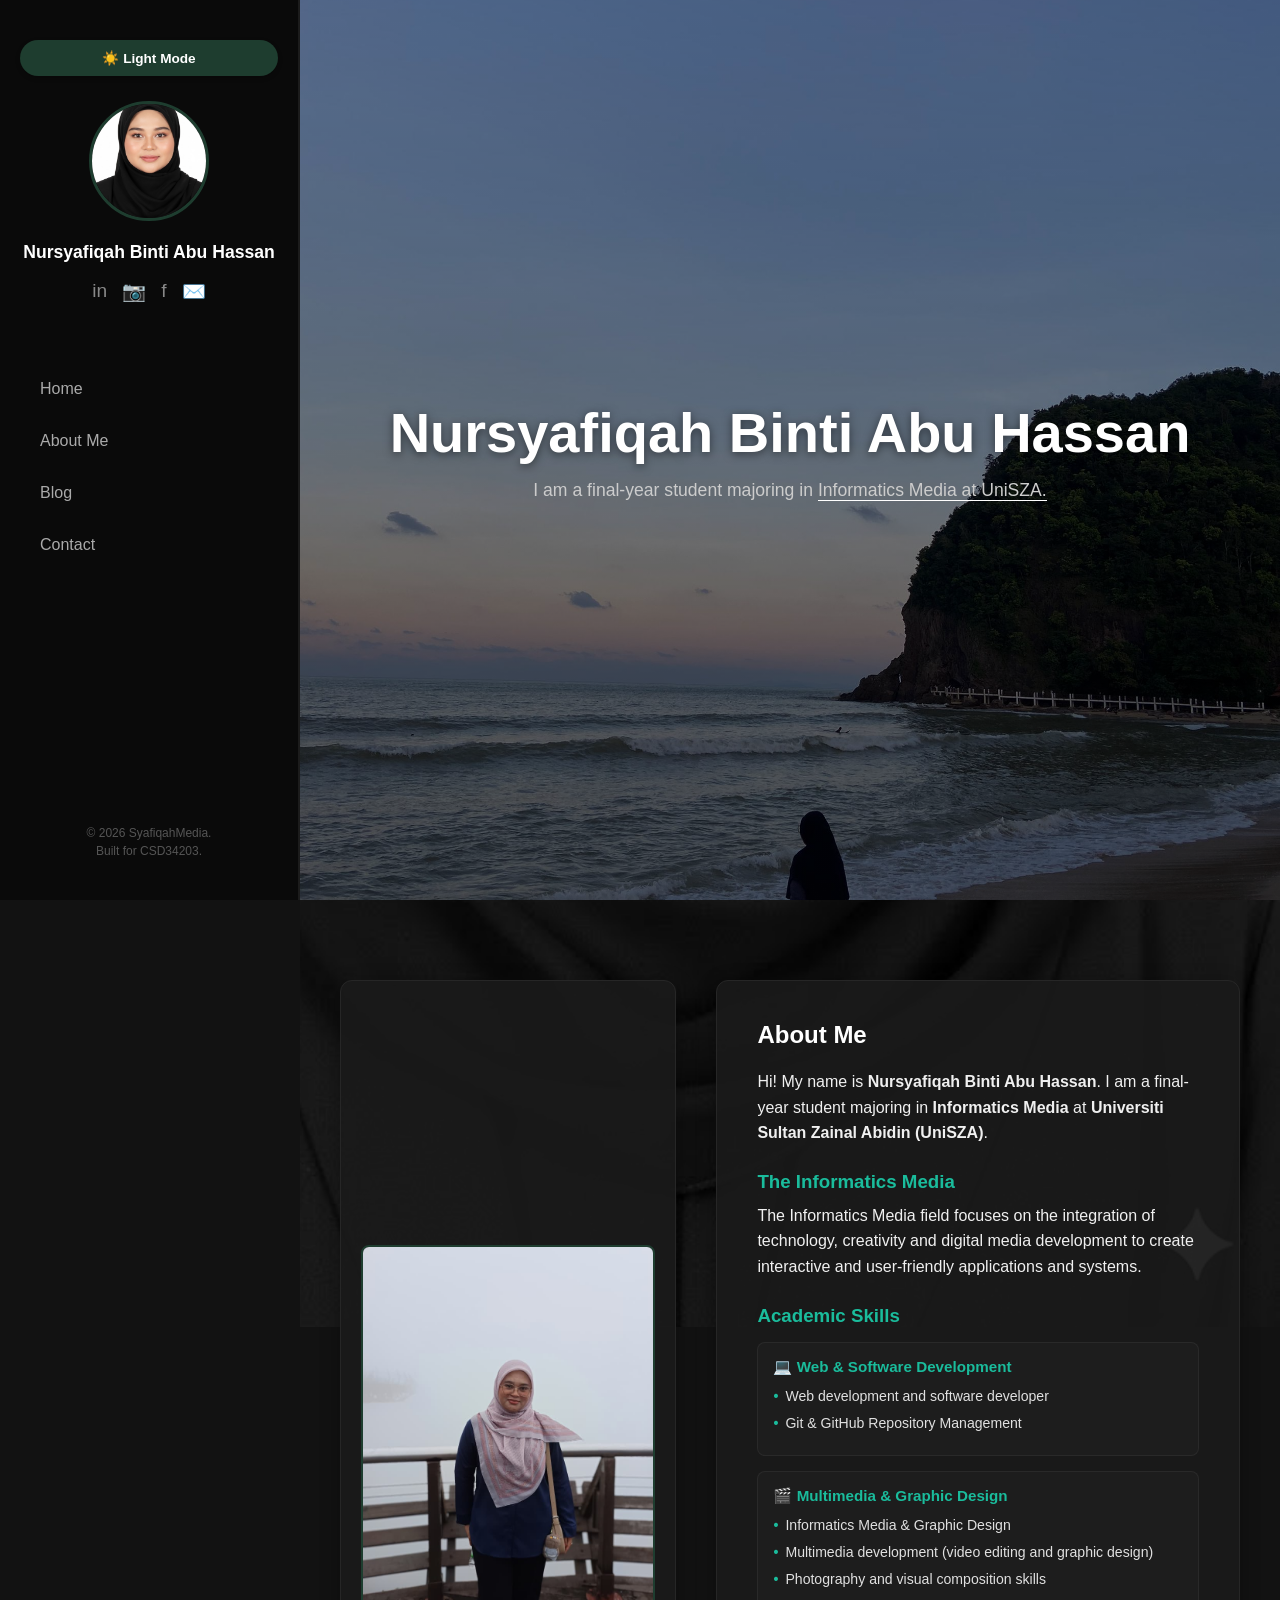
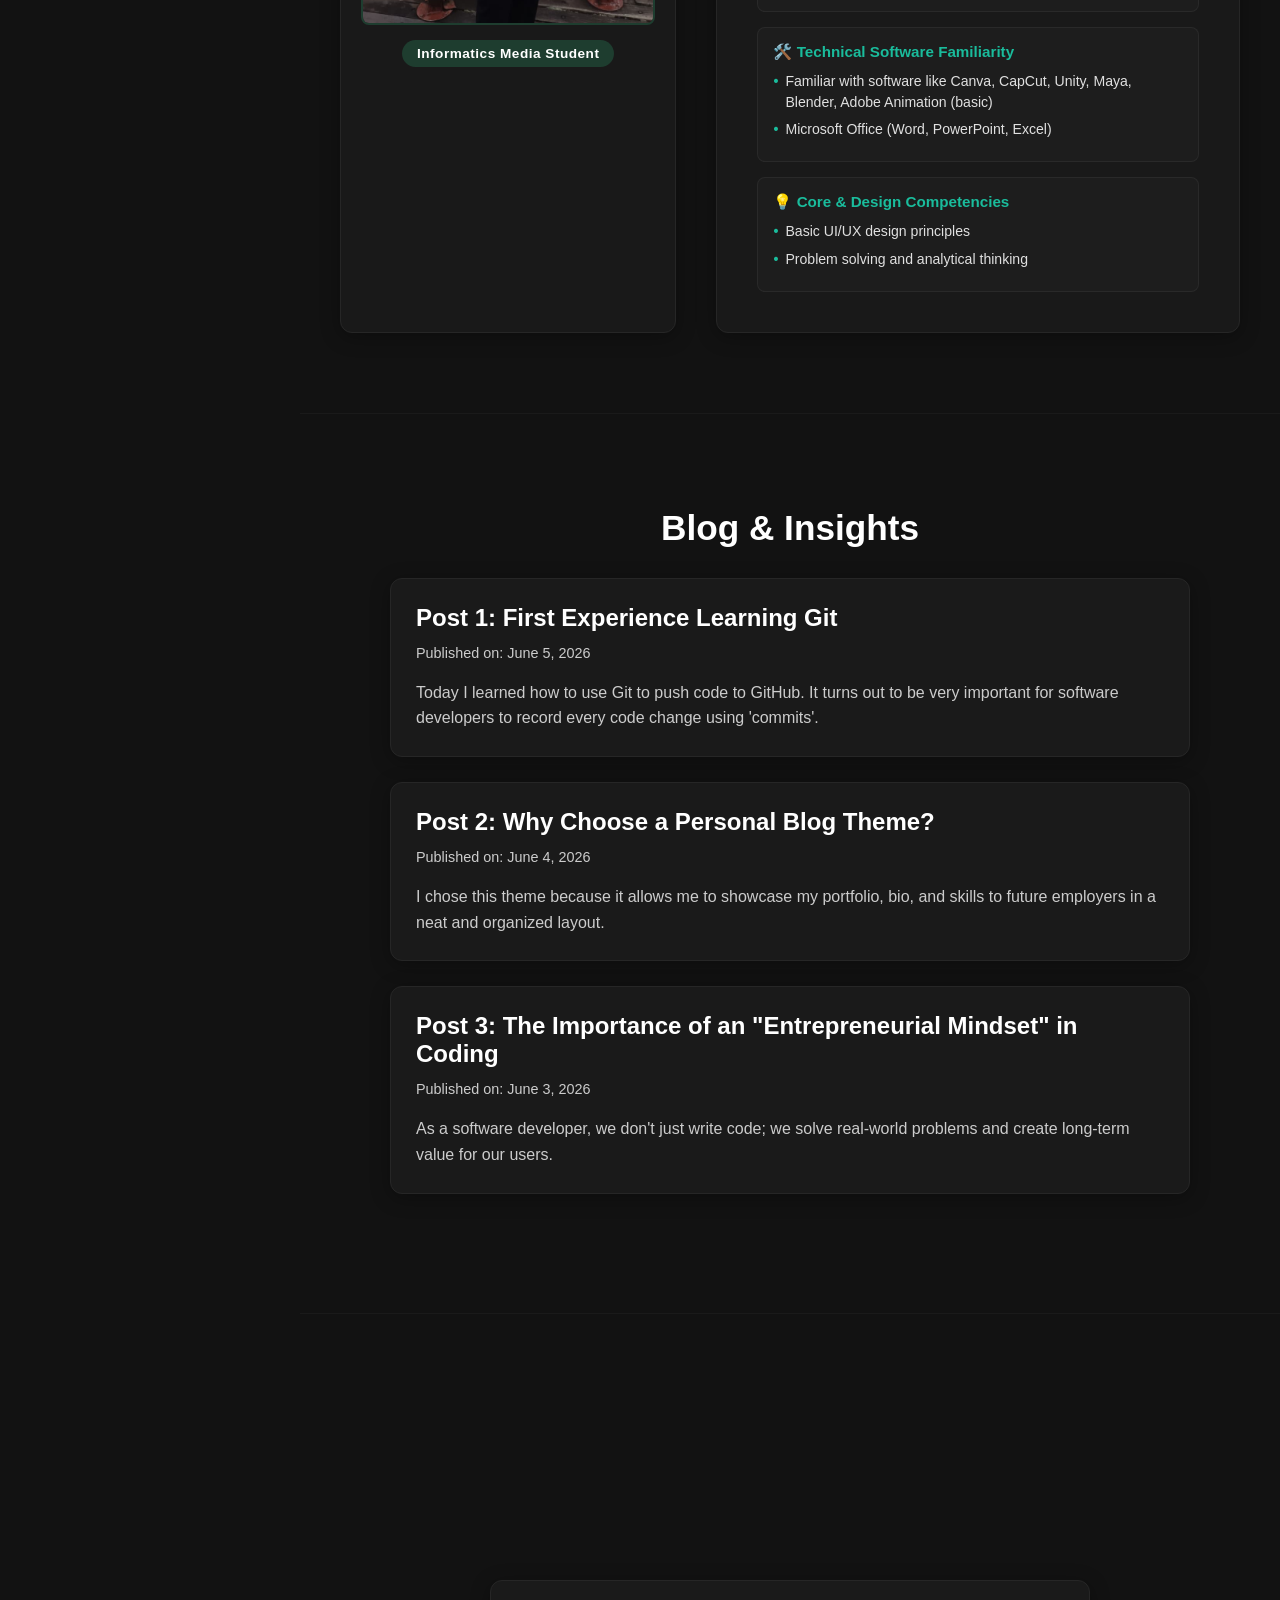
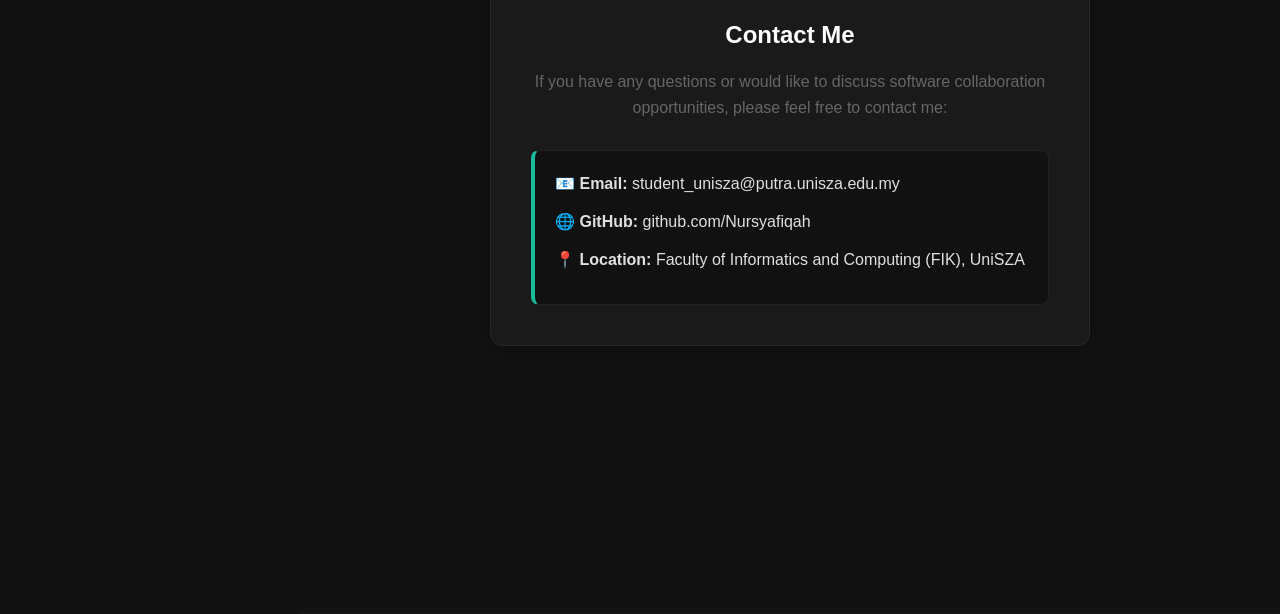
==== index.html @ eda7e8d6 "update to fix" ====
<!DOCTYPE html>
<html lang="en">
<head>
    <meta charset="UTF-8">
    <meta name="viewport" content="width=device-width, initial-scale=1.0">
    <title>Nursyafiqah Binti Abu Hassan | Portfolio</title>
    <link rel="stylesheet" href="style.css">
</head>
<body>

    <header class="sidebar">
        <button id="theme-toggle" class="theme-btn">☀️ Light Mode</button>

        <div class="profile-box">
            <img src="Imej/Syafiqah.jpg" alt="Nursyafiqah Binti Abu Hassan" class="profile-img">
            <h2>Nursyafiqah Binti Abu Hassan</h2>
            
            <div class="social-icons">
                <a href="#">in</a>
                <a href="#">📷</a>
                <a href="#">f</a>
                <a href="#">✉️</a>
            </div>
        </div>

        <nav>
            <ul>
                <li><a href="#home">Home</a></li>
                <li><a href="#about">About Me</a></li>
                <li><a href="#blog">Blog</a></li>
                <li><a href="#contact">Contact</a></li>
            </ul>
        </nav>

        <footer>
            <p>&copy; 2026 SyafiqahMedia.<br>Built for CSD34203.</p>
        </footer>
    </header>

    <main>
        
        <section id="home" class="hero-full">
            <h1>Nursyafiqah Binti Abu Hassan</h1>
            <p>I am a final-year student majoring in <span>Informatics Media at UniSZA.</span></p>
        </section>

        <section id="about" class="page-section about-bg-section">
            <div class="about-wrapper">
                
                <div class="about-image-card">
                    <img src="Imej/Syafiqah1.jpeg" alt="Nursyafiqah Biography Image" class="about-main-img">
                    <div class="about-badge">Informatics Media Student</div>
                </div>

                <div class="content-card">
                    <h1>About Me</h1>
                    <p>Hi! My name is <strong>Nursyafiqah Binti Abu Hassan</strong>. I am a final-year student majoring in <strong>Informatics Media</strong> at <strong>Universiti Sultan Zainal Abidin (UniSZA)</strong>.</p>
                    
                    <h3>The Informatics Media</h3>
                    <p>The Informatics Media field focuses on the integration of technology, creativity and digital media development to create interactive and user-friendly applications and systems.</p>
                    
                    <h3>Academic Skills</h3>
                    <div class="skills-grid">
                        <div class="skill-item">
                            <h4>💻 Web & Software Development</h4>
                            <ul>
                                <li>Web development and software developer</li>
                                <li>Git & GitHub Repository Management</li>
                            </ul>
                        </div>

                        <div class="skill-item">
                            <h4>🎬 Multimedia & Graphic Design</h4>
                            <ul>
                                <li>Informatics Media & Graphic Design</li>
                                <li>Multimedia development (video editing and graphic design)</li>
                                <li>Photography and visual composition skills</li>
                            </ul>
                        </div>

                        <div class="skill-item">
                            <h4>🛠️ Technical Software Familiarity</h4>
                            <ul>
                                <li>Familiar with software like Canva, CapCut, Unity, Maya, Blender, Adobe Animation (basic)</li>
                                <li>Microsoft Office (Word, PowerPoint, Excel)</li>
                            </ul>
                        </div>

                        <div class="skill-item">
                            <h4>💡 Core & Design Competencies</h4>
                            <ul>
                                <li>Basic UI/UX design principles</li>
                                <li>Problem solving and analytical thinking</li>
                            </ul>
                        </div>
                    </div>
                    
                </div>

            </div>
        </section>

        <section id="blog" class="page-section">
            <div class="blog-container">
                <h1 class="section-title">Blog & Insights</h1>
                
                <article class="post">
                    <h2>Post 1: First Experience Learning Git</h2>
                    <p class="date">Published on: June 5, 2026</p>
                    <p>Today I learned how to use Git to push code to GitHub. It turns out to be very important for software developers to record every code change using 'commits'.</p>
                </article>

                <article class="post">
                    <h2>Post 2: Why Choose a Personal Blog Theme?</h2>
                    <p class="date">Published on: June 4, 2026</p>
                    <p>I chose this theme because it allows me to showcase my portfolio, bio, and skills to future employers in a neat and organized layout.</p>
                </article>

                <article class="post">
                    <h2>Post 3: The Importance of an "Entrepreneurial Mindset" in Coding</h2>
                    <p class="date">Published on: June 3, 2026</p>
                    <p>As a software developer, we don't just write code; we solve real-world problems and create long-term value for our users.</p>
                </article>
            </div>
        </section>

        <section id="contact" class="page-section" style="display: flex; align-items: center;">
            <div class="content-card" style="text-align: center; width: 100%; max-width: 600px;">
                <h1>Contact Me</h1>
                <p style="color: #666; margin-bottom: 30px;">If you have any questions or would like to discuss software collaboration opportunities, please feel free to contact me:</p>
                
                <div class="contact-box">
                    <p>📧 <strong>Email:</strong> student_unisza@putra.unisza.edu.my</p>
                    <p>🌐 <strong>GitHub:</strong> github.com/Nursyafiqah</p>
                    <p>📍 <strong>Location:</strong> Faculty of Informatics and Computing (FIK), UniSZA</p>
                </div>
            </div>
        </section>

    </main>

    <script>
        const themeToggle = document.getElementById('theme-toggle');
        const body = document.body;

        themeToggle.addEventListener('click', () => {
            // Toggle the 'light-theme' class on the body tag
            body.classList.toggle('light-theme');
            
            // Switch the button text based on the active theme
            if (body.classList.contains('light-theme')) {
                themeToggle.innerText = '🌙 Dark Mode';
            } else {
                themeToggle.innerText = '☀️ Light Mode';
            }
        });
    </script>

</body>
</html>
---- style.css ----
/* ==========================================
   1. RESET & GENERAL STYLES (DARK MODE)
   ========================================== */
* {
    box-sizing: border-box;
    margin: 0;
    padding: 0;
}

html {
    scroll-behavior: smooth; /* Smooth scrolling between sections */
}

body {
    font-family: 'Segoe UI', Tahoma, Geneva, Verdana, sans-serif;
    background-color: #121212; /* Main background deep black */
    color: #e0e0e0; /* Light grey text for comfortable reading */
    display: flex;
    min-height: 100vh;
    transition: background-color 0.3s ease, color 0.3s ease;
}

/* ==========================================
   2. SIDEBAR NAVIGATION (LEFT)
   ========================================== */
header.sidebar {
    width: 300px;
    background-color: #0a0a0a; /* Sidebar darker black than the body */
    border-right: 2px solid #1c1c1c; /* Minimalist dark grey divider line */
    padding: 40px 20px;
    display: flex;
    flex-direction: column;
    align-items: center;
    position: fixed;
    top: 0;
    bottom: 0;
    left: 0;
    z-index: 100;
    color: white;
    transition: background-color 0.3s ease, border-color 0.3s ease;
}

.profile-box {
    text-align: center;
    margin-bottom: 30px;
    width: 100%;
}

.profile-img {
    width: 120px;
    height: 120px;
    border-radius: 50%;
    object-fit: cover;
    border: 3px solid #1e3d2f; /* Premium dark green border */
    margin-bottom: 15px;
    transition: border-color 0.3s ease;
}

.profile-box h2 {
    font-size: 1.1rem;
    font-weight: 600;
    color: #ffffff;
    line-height: 1.4;
    transition: color 0.3s ease;
}

/* Social media icon enhancements */
.social-icons {
    margin: 15px 0;
    display: flex;
    justify-content: center;
    gap: 15px;
}

.social-icons a {
    color: #888;
    text-decoration: none;
    font-size: 1.2rem;
    transition: color 0.3s ease, transform 0.2s ease;
}

.social-icons a:hover {
    color: #1abc9c; /* Change icon color on hover */
    transform: translateY(-2px);
}

header.sidebar nav {
    width: 100%;
    margin-top: 20px;
}

header.sidebar nav ul {
    display: flex;
    flex-direction: column;
    list-style: none;
}

header.sidebar nav ul li {
    margin-bottom: 10px;
}

header.sidebar nav ul li a {
    display: block;
    color: #aaaaaa;
    text-decoration: none;
    padding: 12px 20px;
    border-radius: 8px;
    font-size: 1rem;
    font-weight: 500;
    transition: all 0.3s ease;
}

/* Active Menu Hover Effects */
header.sidebar nav ul li a:hover,
header.sidebar nav ul li a.active {
    background-color: #1a1a1a; 
    color: #ffffff;
    font-weight: bold;
}

header.sidebar footer {
    margin-top: auto;
    text-align: center;
    font-size: 0.75rem;
    color: #555;
    line-height: 1.5;
}

/* ==========================================
   3. MAIN CONTENT (RIGHT)
   ========================================== */
main {
    margin-left: 300px;
    width: calc(100% - 300px);
    background-color: #121212; /* Ensures background stays dark */
    transition: background-color 0.3s ease;
}

/* Each section takes up the full browser screen size */
.page-section {
    min-height: 100vh;
    padding: 80px 40px;
    display: flex;
    justify-content: center;
    align-items: center;
    border-bottom: 1px solid #1a1a1a; /* Divider line between sections */
    transition: background-color 0.3s ease, border-color 0.3s ease;
}

/* Main Section (Hero) */
.hero-full {
    width: 100%;
    height: 100vh;
    /* UPDATE: Local background image path using Imej folder */
    background: linear-gradient(rgba(0, 0, 0, 0.4), rgba(0, 0, 0, 0.6)), 
                url('Imej/Latar.jpeg') no-repeat center center/cover;
    display: flex;
    flex-direction: column;
    justify-content: center;
    align-items: center;
    text-align: center;
    padding: 20px;
    color: white;
}

.hero-full h1 {
    font-size: 3.5rem;
    font-weight: 700;
    margin-bottom: 15px;
    text-shadow: 0 2px 10px rgba(0,0,0,0.5);
}

.hero-full p {
    font-size: 1.1rem;
    color: #ccc;
}

.hero-full p span {
    border-bottom: 1px solid #fff;
}

/* ------------------------------------------
   ABOUT ME TWO-COLUMN LAYOUT WITH BACKGROUND
   ------------------------------------------ */
.about-bg-section {
    /* KEMAS KINI: Menyelaraskan nama fail latar belakang kepada Syafiqah.jpg yang sedia ada */
    background: linear-gradient(rgba(18, 18, 18, 0.88), rgba(18, 18, 18, 0.88)), 
                url('Imej/Syafiqah.jpg') no-repeat center center/cover;
    background-attachment: fixed; /* Menghasilkan kesan parallax yang menarik sewaktu skrol */
    transition: background 0.3s ease;
}

.about-wrapper {
    display: flex;
    align-items: stretch;
    justify-content: center;
    gap: 40px;
    max-width: 1100px;
    width: 100%;
    margin: 0 auto;
}

/* Left Column: Image Card Container */
.about-image-card {
    flex: 1;
    max-width: 380px;
    background: rgba(26, 26, 26, 0.9); /* Diubah sedikit lutsinar untuk mempamerkan imej latar belakang */
    border: 1px solid #262626;
    border-radius: 12px;
    padding: 20px;
    display: flex;
    flex-direction: column;
    align-items: center;
    justify-content: center;
    box-shadow: 0 4px 20px rgba(0,0,0,0.3);
    transition: background-color 0.3s ease, border-color 0.3s ease, transform 0.3s ease;
}

.about-image-card:hover {
    transform: translateY(-5px);
}

.about-main-img {
    width: 100%;
    height: auto;
    max-height: 380px;
    object-fit: cover;
    border-radius: 8px;
    border: 2px solid #1e3d2f; /* Dark green border to match theme */
    transition: border-color 0.3s ease;
}

.about-badge {
    margin-top: 15px;
    background-color: #1e3d2f;
    color: #ffffff;
    padding: 6px 15px;
    border-radius: 20px;
    font-size: 0.85rem;
    font-weight: 600;
    letter-spacing: 0.5px;
    transition: background-color 0.3s ease;
}

/* Scale styling balance for About Text Card */
#about .content-card {
    flex: 1.5;
    margin: 0;
    background: rgba(26, 26, 26, 0.9); /* Kad biografi diletakkan efek lutsinar premium */
}

/* Dark Content Card for About & Contact (Dark Card) */
.content-card {
    background: #1a1a1a; /* Faded grey/black card color */
    padding: 40px;
    border-radius: 12px;
    box-shadow: 0 4px 20px rgba(0,0,0,0.3); /* Deep soft shadow */
    max-width: 800px;
    width: 100%;
    border: 1px solid #262626; /* Thin border around the card */
    transition: background-color 0.3s ease, border-color 0.3s ease, box-shadow 0.3s ease;
}

.content-card h1 {
    color: #ffffff;
    margin-bottom: 20px;
    transition: color 0.3s ease;
}

.content-card h3 {
    color: #1abc9c; /* Soft teal green color for sub-headings to stand out */
    margin-top: 25px;
    margin-bottom: 10px;
    transition: color 0.3s ease;
}

.content-card p {
    line-height: 1.6;
    color: #f0f0f0; /* DIOPTIMUMKAN: Kelabu cerah berkualiti tinggi supaya tulisan penerangan mudah dibaca */
    margin-bottom: 15px;
    transition: color 0.3s ease;
}

/* ------------------------------------------
   NEW STYLES: REKABENTUK GRID UNTUK ACADEMIC SKILLS
   ------------------------------------------ */
.skills-grid {
    display: grid;
    grid-template-columns: repeat(auto-fit, minmax(240px, 1fr));
    gap: 15px;
    margin-top: 15px;
}

.skill-item {
    background: rgba(255, 255, 255, 0.02);
    border: 1px solid rgba(255, 255, 255, 0.05);
    padding: 15px;
    border-radius: 8px;
    transition: transform 0.3s ease, box-shadow 0.3s ease;
}

.skill-item:hover {
    transform: translateY(-3px);
    box-shadow: 0 5px 15px rgba(0, 0, 0, 0.2);
    border-color: #1abc9c;
}

.skill-item h4 {
    color: #1abc9c;
    font-size: 0.95rem;
    margin-bottom: 10px;
    font-weight: 600;
}

.skill-item ul {
    list-style-type: none !important;
    padding-left: 0 !important;
}

.skill-item ul li {
    font-size: 0.88rem;
    line-height: 1.5;
    margin-bottom: 6px;
    position: relative;
    padding-left: 12px;
    color: #e0e0e0; /* DIOPTIMUMKAN: Tulisan list kemahiran diterangkan sikit supaya tak tenggelam dalam kad */
}

.skill-item ul li::before {
    content: "•";
    color: #1abc9c;
    font-weight: bold;
    position: absolute;
    left: 0;
}

/* Blog Layout Section */
.blog-container {
    max-width: 800px;
    width: 100%;
    margin: auto;
}

.section-title {
    color: #ffffff;
    margin-bottom: 30px;
    text-align: center;
    font-size: 2.2rem;
    transition: color 0.3s ease;
}

.post {
    background: #1a1a1a; /* Dark blog card */
    padding: 25px;
    margin-bottom: 25px;
    border-radius: 12px;
    box-shadow: 0 4px 20px rgba(0,0,0,0.3);
    border: 1px solid #262626;
    transition: background-color 0.3s ease, border-color 0.3s ease, box-shadow 0.3s ease, transform 0.3s ease;
}

.post:hover {
    transform: translateY(-3px); /* Provides a premium interactive effect on hover */
}

.post h2 {
    color: #ffffff;
    font-size: 1.5rem;
    margin-bottom: 10px;
    transition: color 0.3s ease;
}

.date {
    color: #888888; /* Dim grey date color */
    font-size: 0.9rem;
    margin-bottom: 15px;
    transition: color 0.3s ease;
}

.post p {
    color: #cccccc;
    line-height: 1.6;
    transition: color 0.3s ease;
}

/* Contact Info Box (Dark Mode) */
.contact-box {
    text-align: left;
    background: #111111;
    padding: 20px;
    border-radius: 8px;
    border-left: 4px solid #1abc9c; /* Teal green side border */
    margin-top: 20px;
    border-top: 1px solid #222;
    border-right: 1px solid #222;
    border-bottom: 1px solid #222;
    transition: background-color 0.3s ease, border-color 0.3s ease;
}

.contact-box p {
    margin-bottom: 12px !important;
    color: #e0e0e0 !important;
    transition: color 0.3s ease;
}

/* ==========================================
   4. THEME TOGGLE BUTTON STYLE
   ========================================== */
.theme-btn {
    background-color: #1e3d2f;
    color: white;
    border: none;
    padding: 10px 15px;
    border-radius: 20px;
    cursor: pointer;
    font-size: 0.85rem;
    margin-bottom: 25px;
    font-weight: bold;
    transition: background-color 0.3s ease, color 0.3s ease;
    width: 100%;
    text-align: center;
    box-shadow: 0 2px 5px rgba(0,0,0,0.2);
}

.theme-btn:hover {
    background-color: #16a085;
}

/* ==========================================
   5. THEME SWITCH SETTINGS (LIGHT THEME)
   ========================================== */
body.light-theme {
    background-color: #ffffff;
    color: #111111;
}

body.light-theme main {
    background-color: #ffffff;
}

body.light-theme .about-bg-section {
    /* KEMAS KINI MOD CERAH: Menggunakan Syafiqah.jpg yang dilaraskan kecerahannya */
    background: linear-gradient(rgba(255, 255, 255, 0.88), rgba(255, 255, 255, 0.88)), 
                url('Imej/Syafiqah.jpg') no-repeat center center/cover;
}

body.light-theme header.sidebar {
    background-color: #f5f5f5; /* Soft light grey sidebar */
    border-right: 2px solid #e0e0e0;
    color: #222222;
}

body.light-theme .theme-btn {
    background-color: #2c3e50;
    color: #ffffff;
}

body.light-theme .theme-btn:hover {
    background-color: #34495e;
}

body.light-theme .profile-img {
    border: 3px solid #1abc9c; /* Border color switches to bright green */
}

body.light-theme .profile-box h2 {
    color: #222222;
}

/* Bug Fix: Ensures navigation text stays dark and readable in Light Mode */
body.light-theme header.sidebar nav ul li a {
    color: #444444 !important;
}

body.light-theme header.sidebar nav ul li a:hover,
body.light-theme header.sidebar nav ul li a.active {
    background-color: #e5e5e5; /* Light theme menu highlight */
    color: #000000 !important;
}

/* Ensures social media icon links turn dark in Light Mode */
body.light-theme .social-icons a {
    color: #555555;
}
body.light-theme .social-icons a:hover {
    color: #16a085;
}

body.light-theme .page-section {
    background-color: #fbfbfb;
    border-bottom: 1px solid #eeeeee;
}

/* KEMAS KINI: Menukar warna latar belakang kotak utama menjadi putih solid pada Mod Cerah */
body.light-theme .content-card,
body.light-theme .post {
    background: #ffffff !important; 
    box-shadow: 0 10px 30px rgba(0, 0, 0, 0.07); /* Bayang lembut yang lebih menyerlah */
    border: 1px solid #e2e8f0; /* Garisan nipis yang kemas */
}

/* KEMAS KINI: Mengubah kotak kad imej bio sebelah kiri menjadi putih solid pada Mod Cerah */
body.light-theme .about-image-card {
    background: #ffffff !important;
    border: 1px solid #e2e8f0;
    box-shadow: 0 10px 30px rgba(0, 0, 0, 0.07);
}

/* KEMAS KINI: Menukar kotak dalaman kemahiran menjadi off-white halus untuk kontras berlapis */
body.light-theme .skill-item {
    background: #f8fafc !important;
    border: 1px solid #edf2f7;
}

/* DIOPTIMUMKAN: Menetapkan warna tulisan gelap premium untuk kegunaan Mod Cerah */
body.light-theme .content-card h1,
body.light-theme .post h2,
body.light-theme .section-title {
    color: #111111; /* Hitam pekat untuk tajuk utama */
}

body.light-theme .content-card p,
body.light-theme .post p {
    color: #2c3e50; /* Warna biru-arang gelap yang sangat redup dan mudah dibaca */
}

body.light-theme .content-card h3,
body.light-theme .skill-item h4 {
    color: #16a085; /* Sedikit gelap teal green untuk kontras optimum di skrin cerah */
}

body.light-theme .date {
    color: #7f8c8d;
}

body.light-theme .contact-box {
    background: #f8f9fa;
    border: 1px solid #e0e0e0;
    border-left: 4px solid #16a085;
}

body.light-theme .contact-box p {
    color: #111111 !important; /* Teks maklumat hubungan menjadi hitam jelas */
}

body.light-theme header.sidebar footer {
    color: #888888;
}

body.light-theme .skill-item h4 {
    color: #16a085;
}

body.light-theme .skill-item ul li {
    color: #333333; /* Senarai hitam penuh untuk kontras tinggi */
}

body.light-theme .skill-item ul li::before {
    color: #16a085;
}

/* ==========================================
   6. RESPONSIVE DESIGN (SMARTPHONES)
   ========================================== */
@media (max-width: 900px) {
    .about-wrapper {
        flex-direction: column;
        align-items: center;
        gap: 25px;
    }
    .about-image-card {
        max-width: 100%;
        width: 100%;
    }
    .about-main-img {
        max-height: 340px;
    }
}

@media (max-width: 768px) {
    body {
        flex-direction: column;
    }
    header.sidebar {
        width: 100%;
        position: relative;
        height: auto;
        padding: 25px 20px;
        border-right: none;
        border-bottom: 2px solid #1c1c1c;
    }
    body.light-theme header.sidebar {
        border-bottom: 2px solid #e0e0e0;
    }
    
    .profile-box {
        margin-bottom: 15px;
    }
    .profile-img {
        width: 100px;
        height: 100px;
    }
    
    header.sidebar nav ul {
        flex-direction: row;
        justify-content: center;
        flex-wrap: wrap;
        gap: 5px;
    }
    header.sidebar nav ul li {
        margin-bottom: 0;
    }
    header.sidebar nav ul li a {
        padding: 8px 12px;
        font-size: 0.9rem;
    }
    
    main {
        margin-left: 0;
        width: 100%;
    }
    .page-section {
        padding: 50px 20px;
    }
    .hero-full h1 {
        font-size: 2.2rem;
    }
    .section-title {
        font-size: 1.8rem;
    }
}
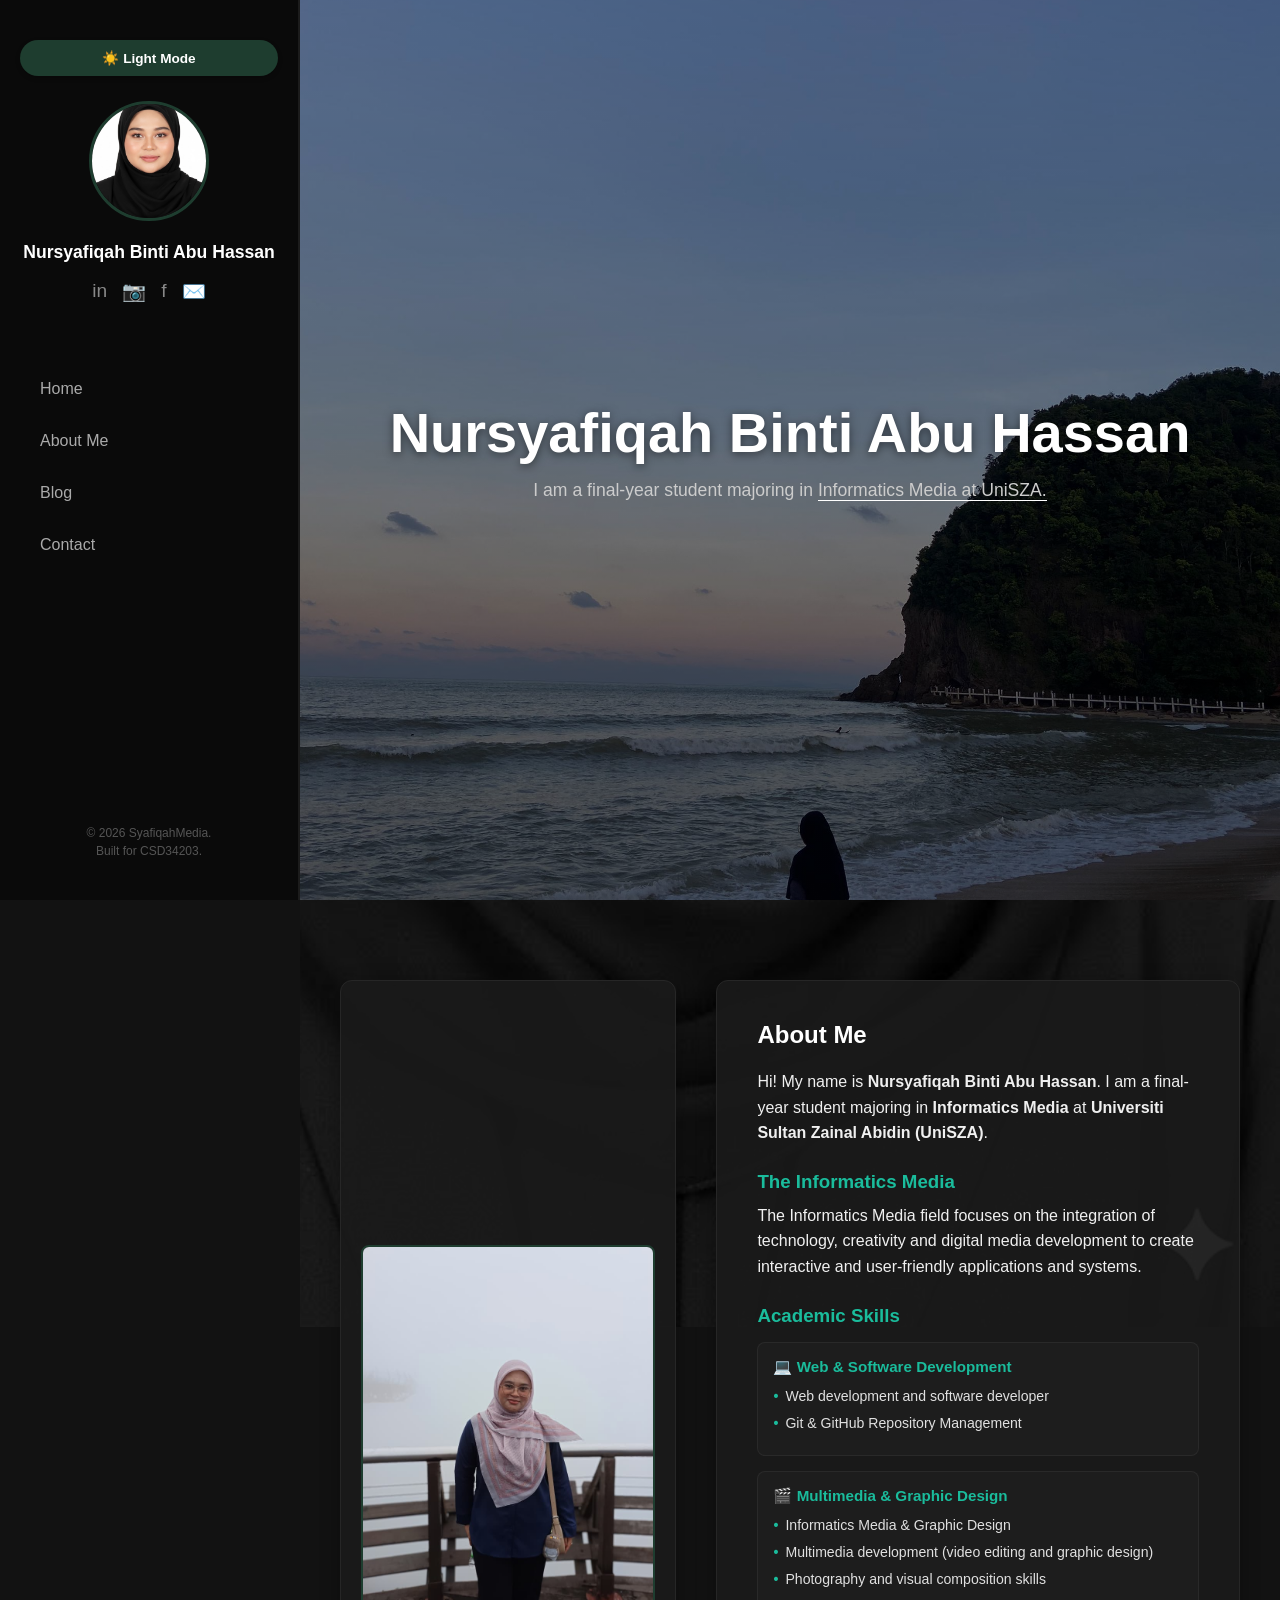
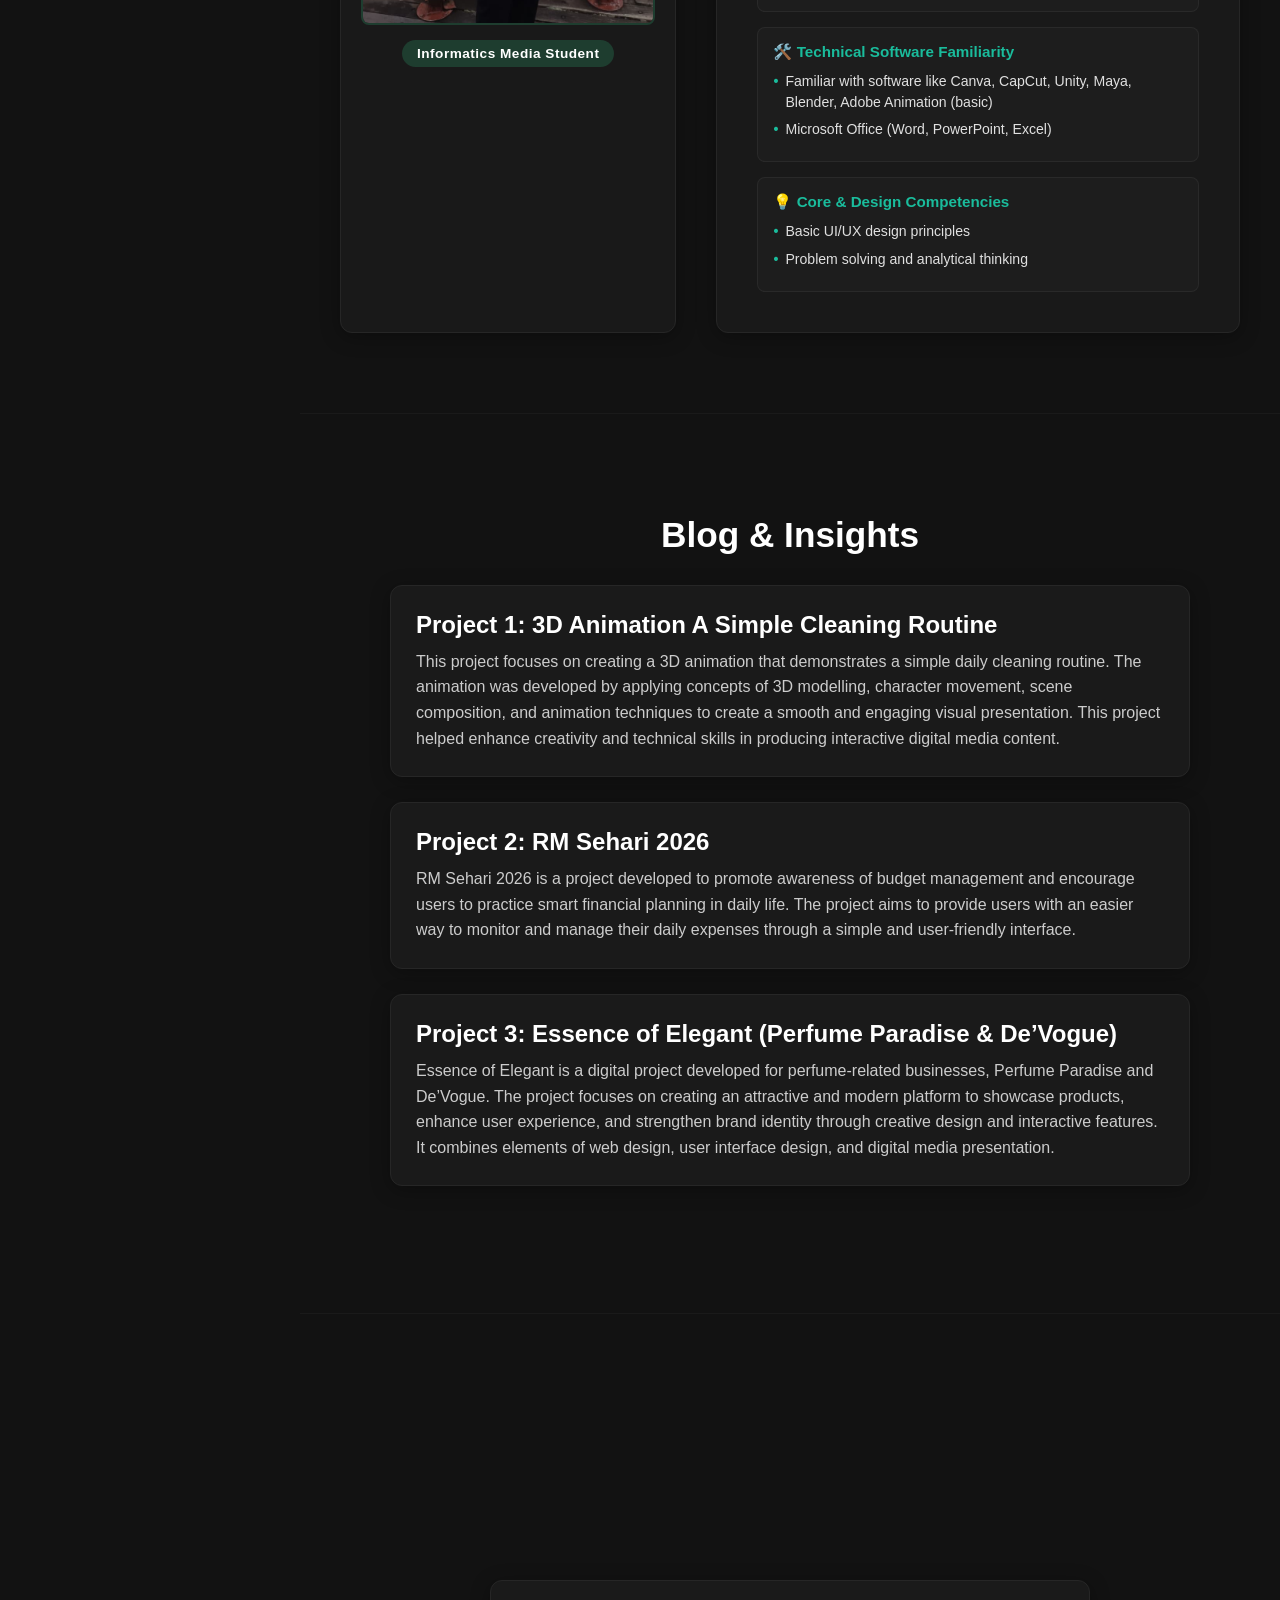
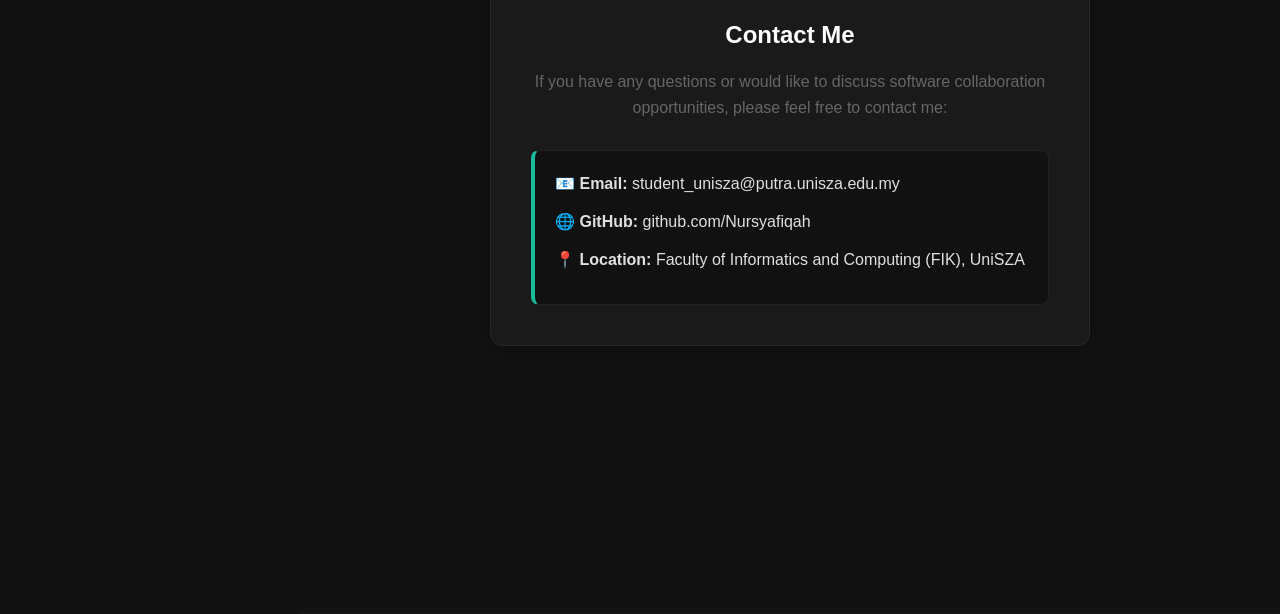
==== commit 72d49ed1: "Update the part Blog" ====
--- a/index.html
+++ b/index.html
@@ -105,21 +105,18 @@
                 <h1 class="section-title">Blog & Insights</h1>
                 
                 <article class="post">
-                    <h2>Post 1: First Experience Learning Git</h2>
-                    <p class="date">Published on: June 5, 2026</p>
-                    <p>Today I learned how to use Git to push code to GitHub. It turns out to be very important for software developers to record every code change using 'commits'.</p>
+                    <h2>Project 1: 3D Animation A Simple Cleaning Routine</h2>
+                    <p>This project focuses on creating a 3D animation that demonstrates a simple daily cleaning routine. The animation was developed by applying concepts of 3D modelling, character movement, scene composition, and animation techniques to create a smooth and engaging visual presentation. This project helped enhance creativity and technical skills in producing interactive digital media content.</p>
                 </article>
 
                 <article class="post">
-                    <h2>Post 2: Why Choose a Personal Blog Theme?</h2>
-                    <p class="date">Published on: June 4, 2026</p>
-                    <p>I chose this theme because it allows me to showcase my portfolio, bio, and skills to future employers in a neat and organized layout.</p>
+                    <h2>Project 2: RM Sehari 2026</h2>
+                    <p>RM Sehari 2026 is a project developed to promote awareness of budget management and encourage users to practice smart financial planning in daily life. The project aims to provide users with an easier way to monitor and manage their daily expenses through a simple and user-friendly interface.</p>
                 </article>
 
                 <article class="post">
-                    <h2>Post 3: The Importance of an "Entrepreneurial Mindset" in Coding</h2>
-                    <p class="date">Published on: June 3, 2026</p>
-                    <p>As a software developer, we don't just write code; we solve real-world problems and create long-term value for our users.</p>
+                    <h2>Project 3: Essence of Elegant (Perfume Paradise & De’Vogue)</h2>
+                    <p>Essence of Elegant is a digital project developed for perfume-related businesses, Perfume Paradise and De’Vogue. The project focuses on creating an attractive and modern platform to showcase products, enhance user experience, and strengthen brand identity through creative design and interactive features. It combines elements of web design, user interface design, and digital media presentation.</p>
                 </article>
             </div>
         </section>
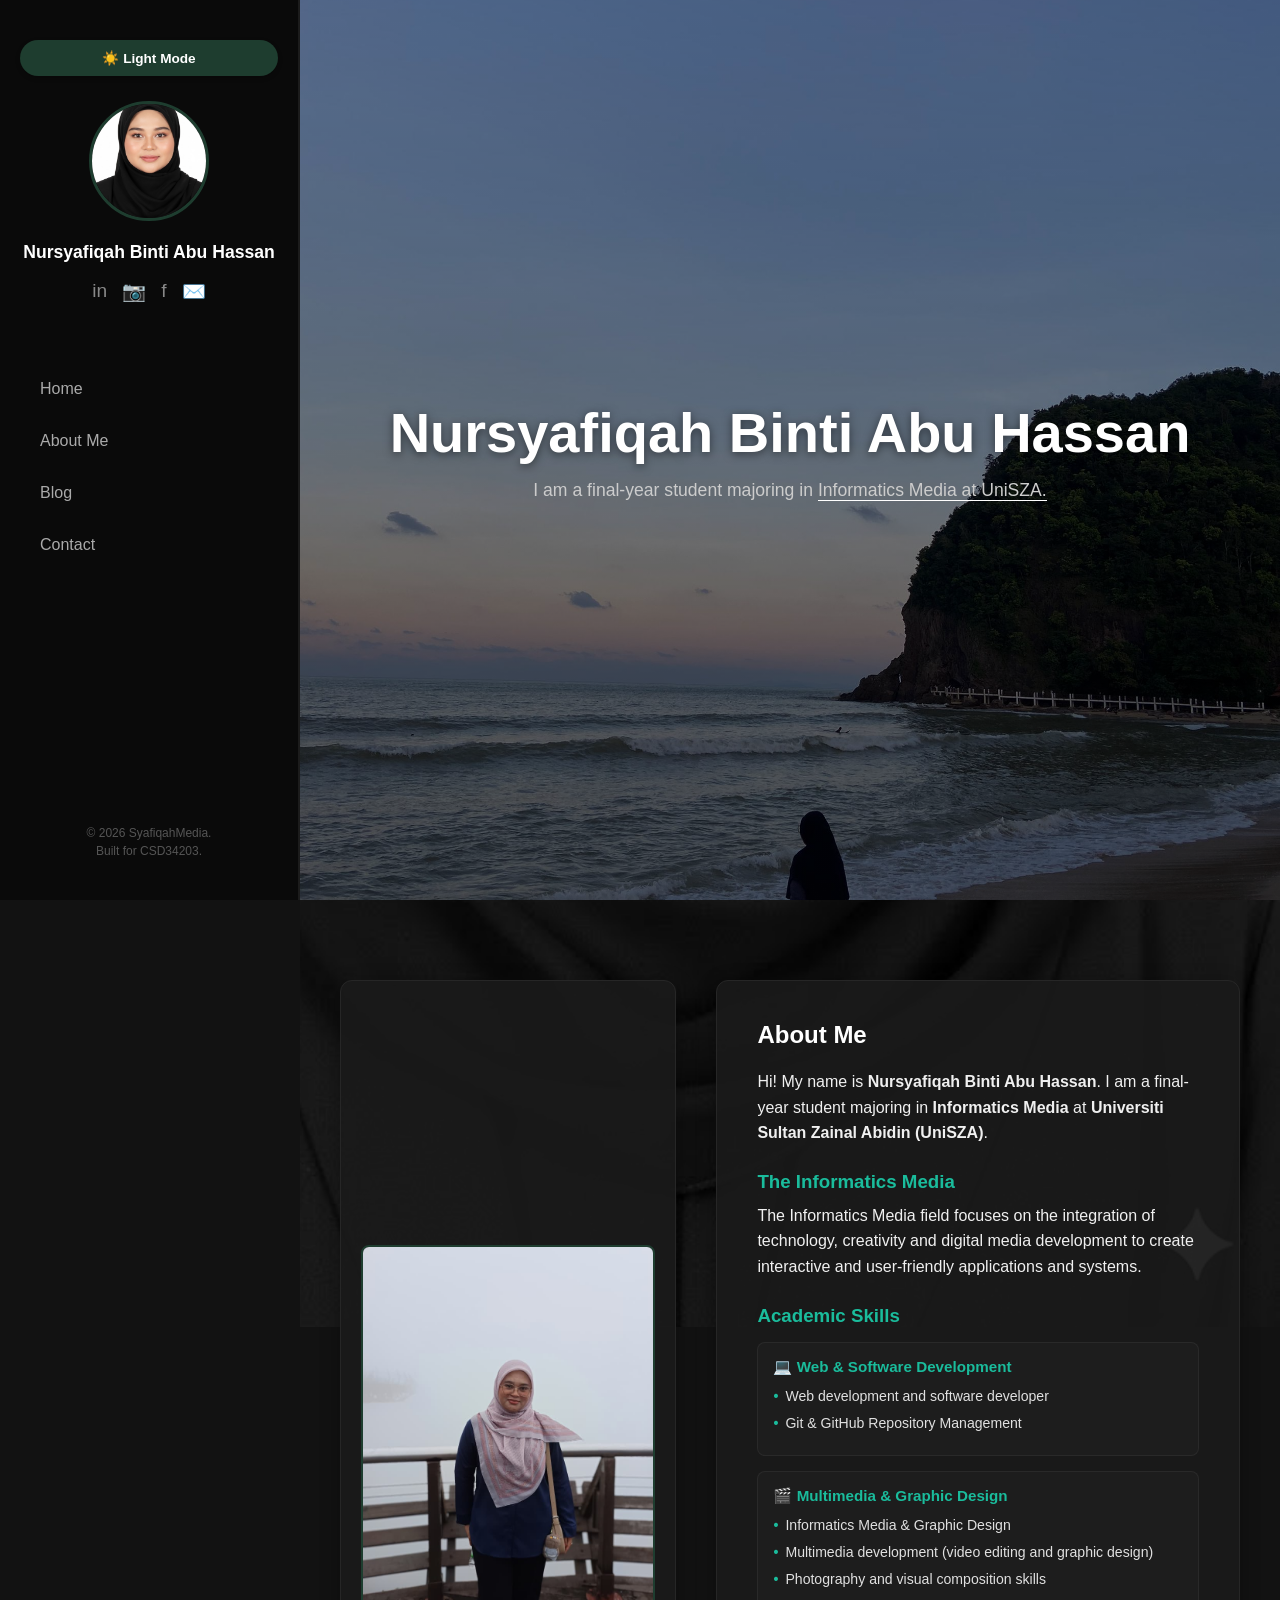
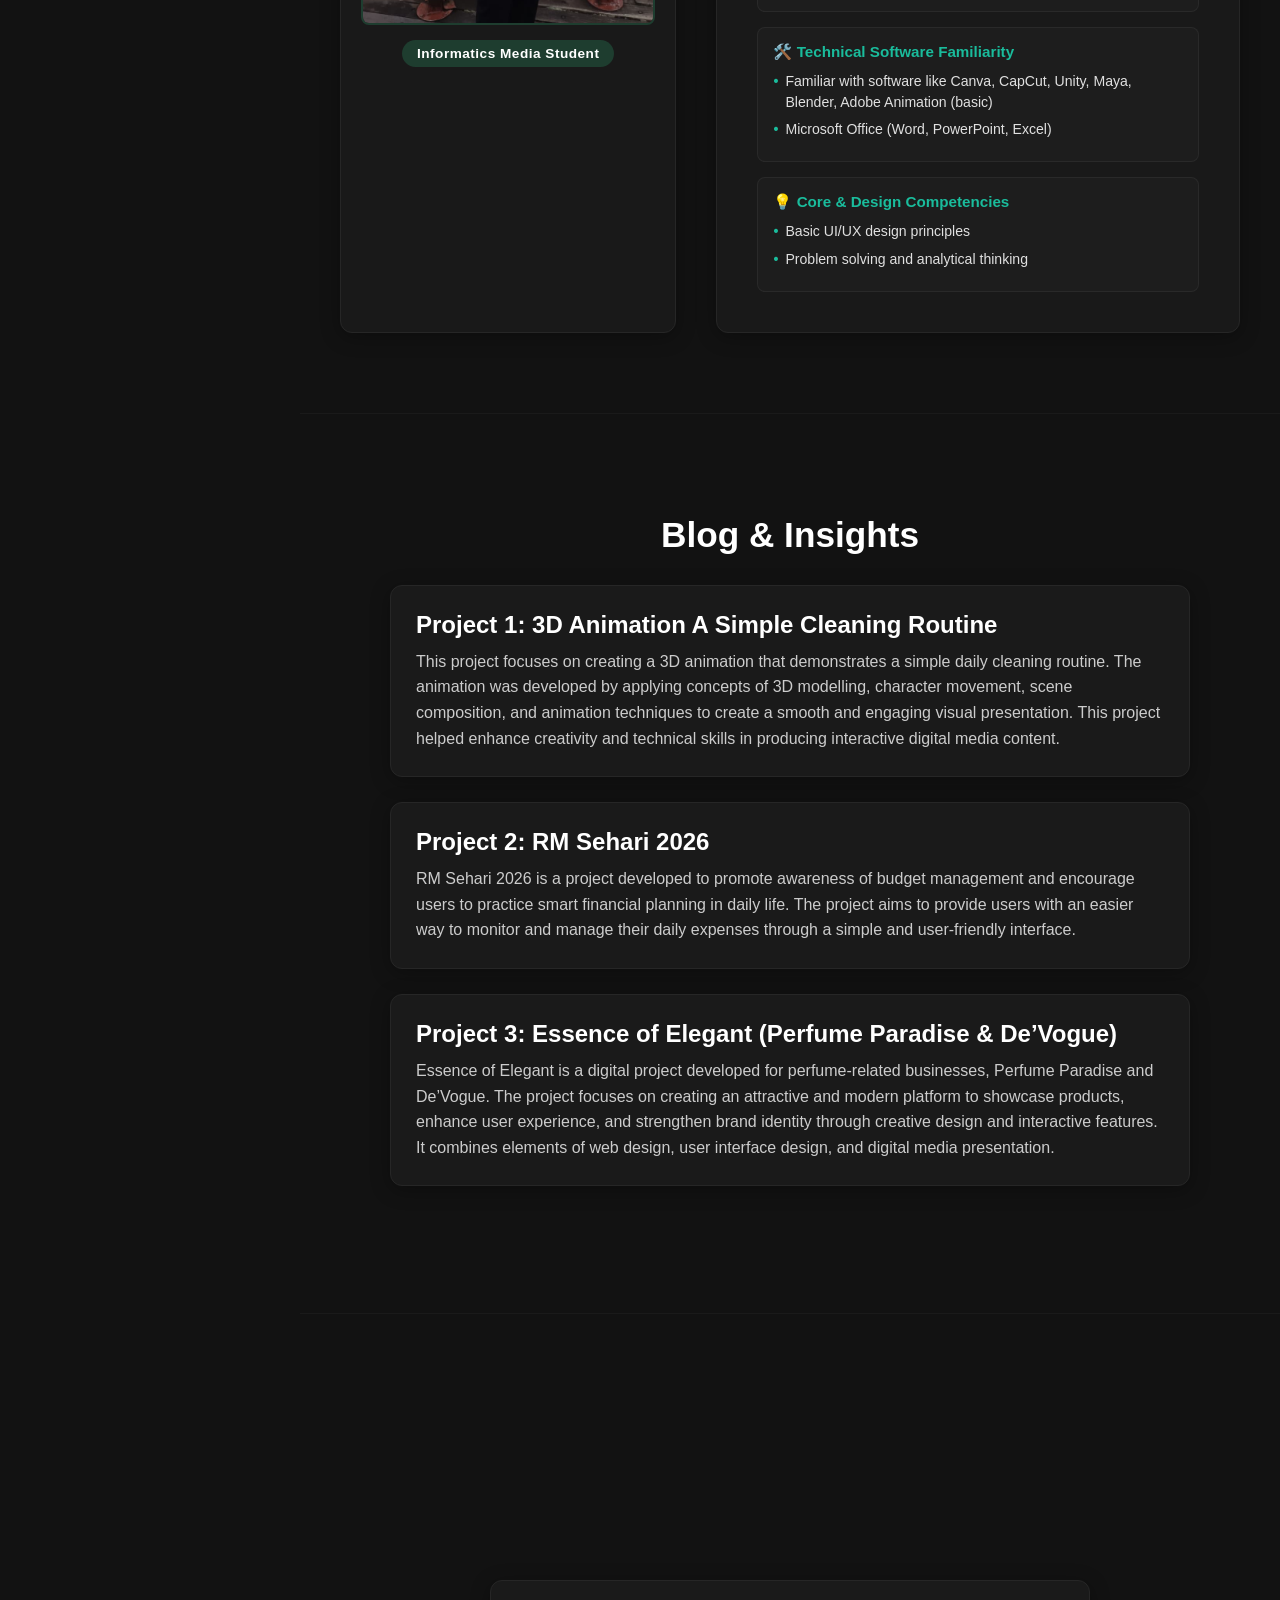
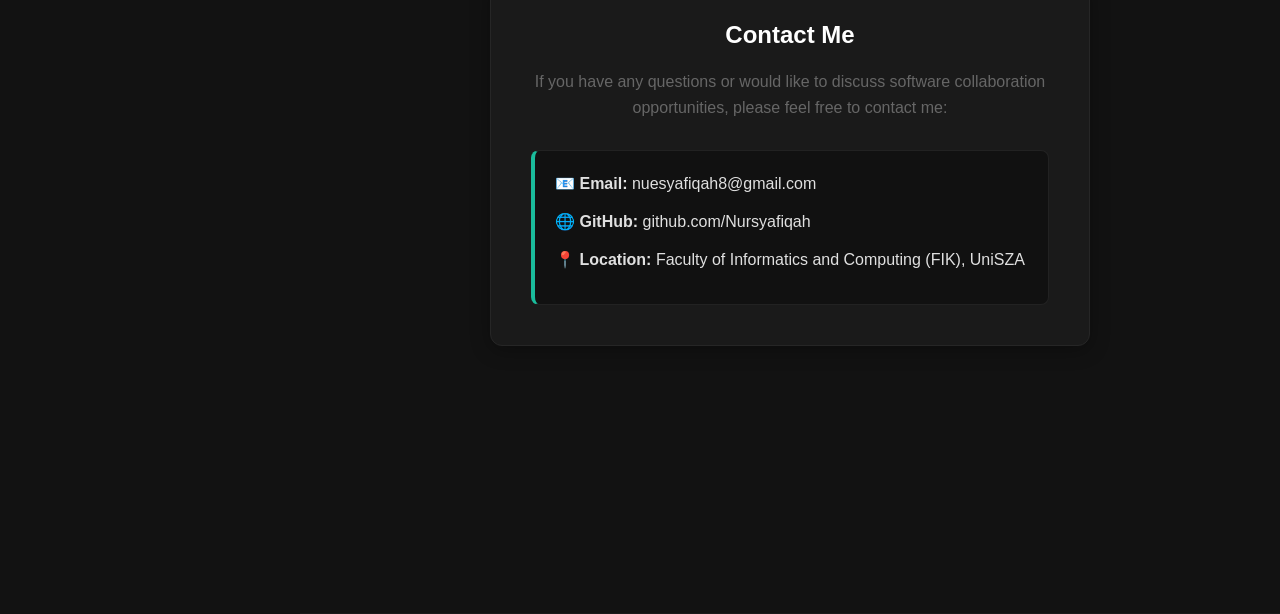
==== commit e19fd605: "update the part contact" ====
--- a/index.html
+++ b/index.html
@@ -127,7 +127,7 @@
                 <p style="color: #666; margin-bottom: 30px;">If you have any questions or would like to discuss software collaboration opportunities, please feel free to contact me:</p>
                 
                 <div class="contact-box">
-                    <p>📧 <strong>Email:</strong> student_unisza@putra.unisza.edu.my</p>
+                    <p>📧 <strong>Email:</strong> nuesyafiqah8@gmail.com</p>
                     <p>🌐 <strong>GitHub:</strong> github.com/Nursyafiqah</p>
                     <p>📍 <strong>Location:</strong> Faculty of Informatics and Computing (FIK), UniSZA</p>
                 </div>
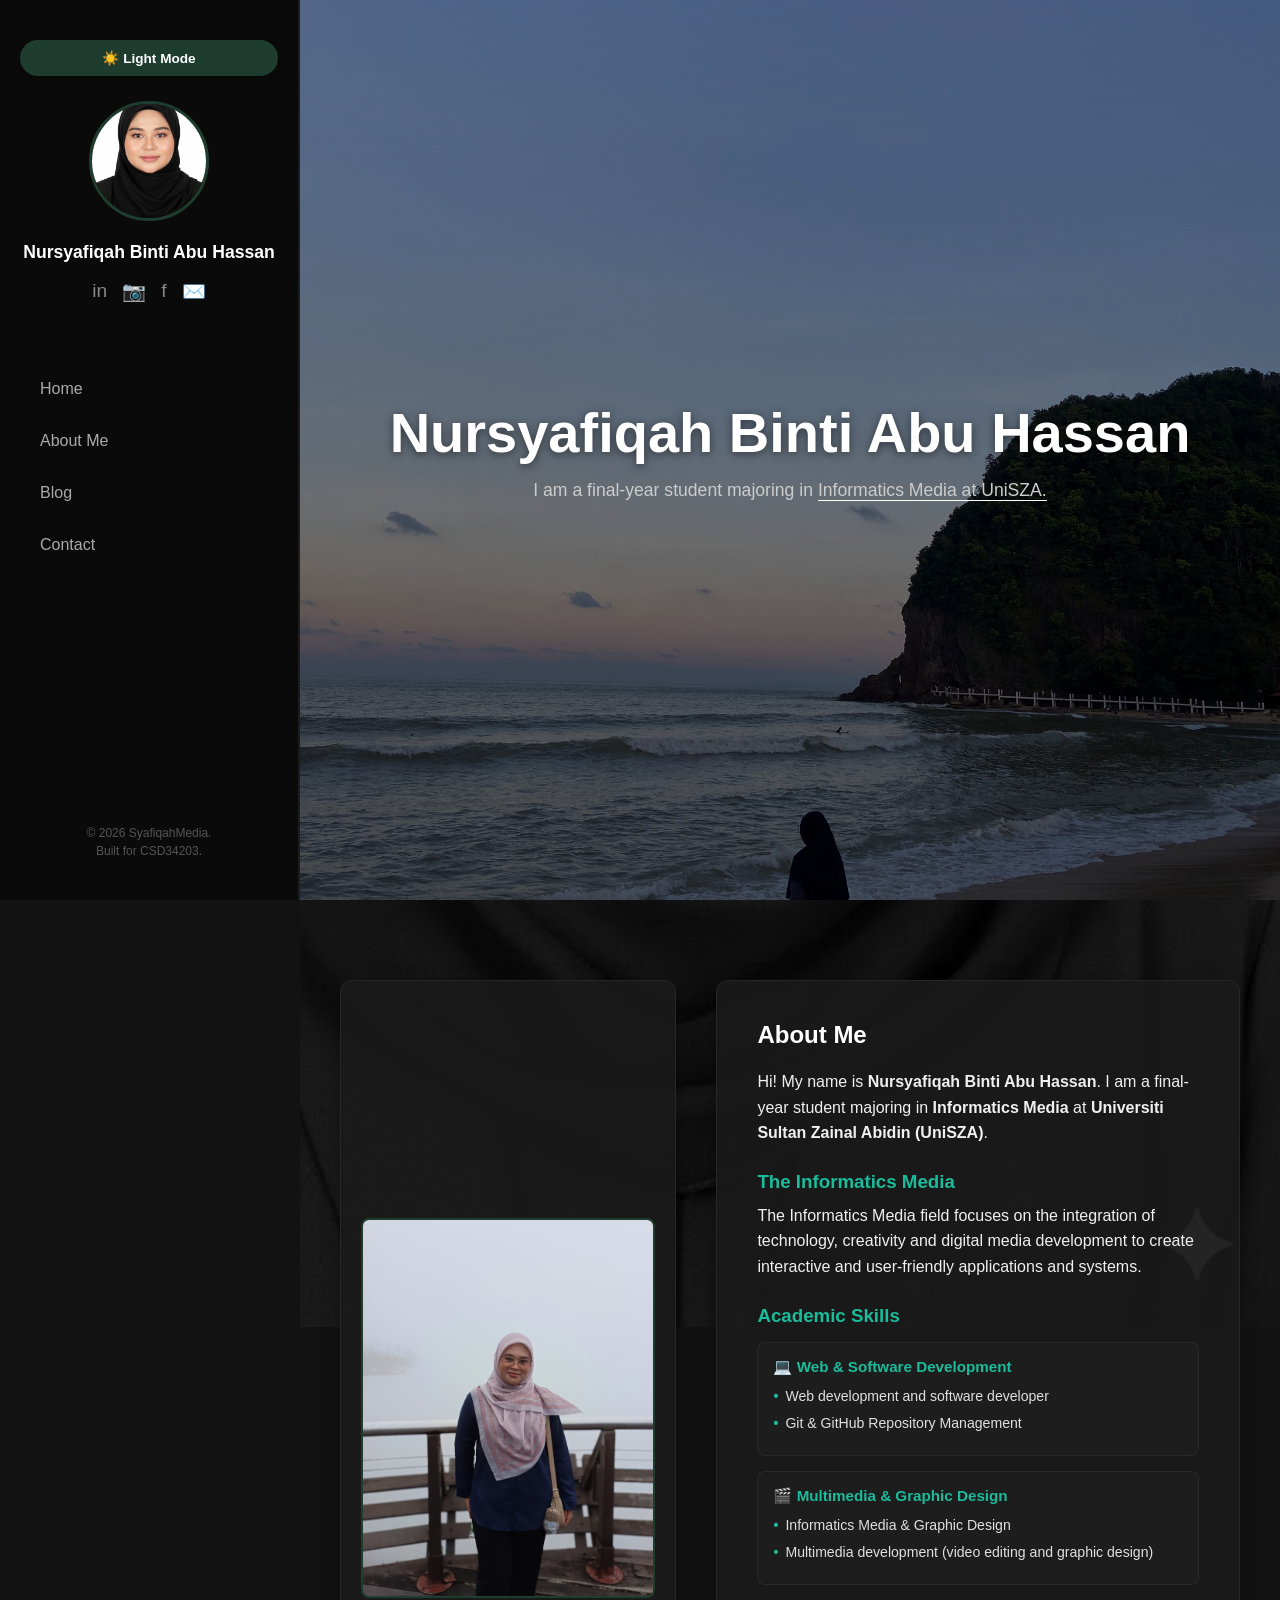
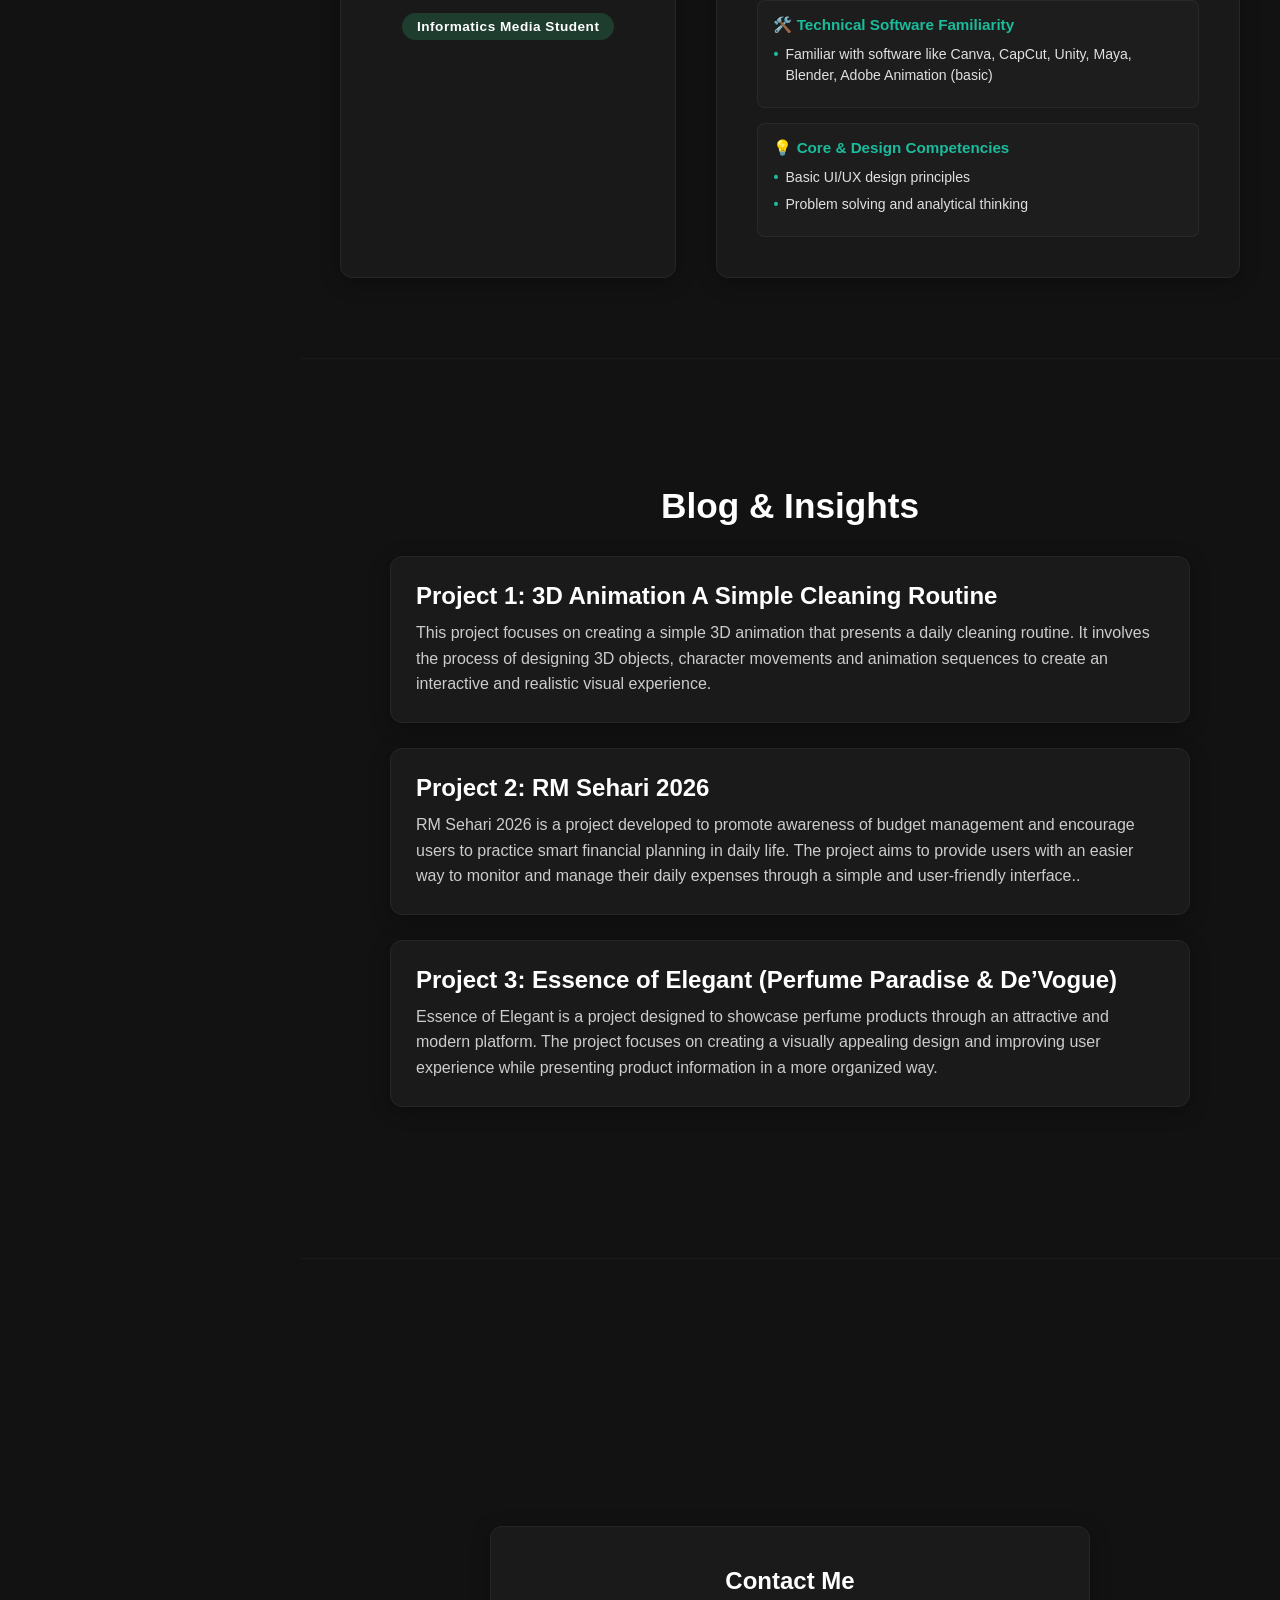
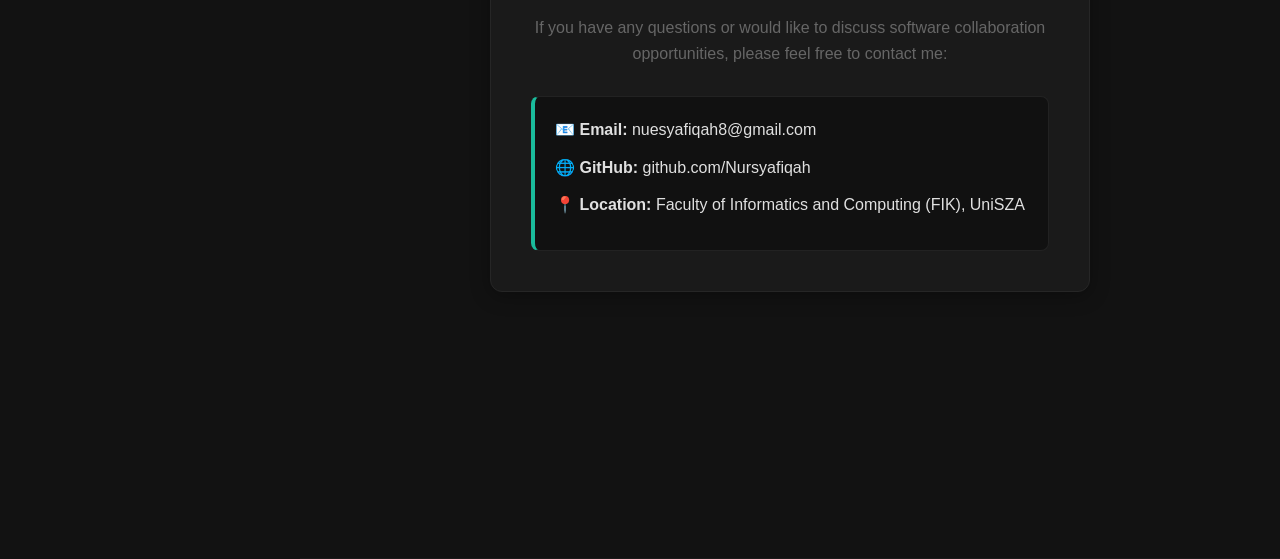
==== commit 61418eee: "update the part blog" ====
--- a/index.html
+++ b/index.html
@@ -74,7 +74,6 @@
                             <ul>
                                 <li>Informatics Media & Graphic Design</li>
                                 <li>Multimedia development (video editing and graphic design)</li>
-                                <li>Photography and visual composition skills</li>
                             </ul>
                         </div>
 
@@ -82,7 +81,6 @@
                             <h4>🛠️ Technical Software Familiarity</h4>
                             <ul>
                                 <li>Familiar with software like Canva, CapCut, Unity, Maya, Blender, Adobe Animation (basic)</li>
-                                <li>Microsoft Office (Word, PowerPoint, Excel)</li>
                             </ul>
                         </div>
 
@@ -106,17 +104,18 @@
                 
                 <article class="post">
                     <h2>Project 1: 3D Animation A Simple Cleaning Routine</h2>
-                    <p>This project focuses on creating a 3D animation that demonstrates a simple daily cleaning routine. The animation was developed by applying concepts of 3D modelling, character movement, scene composition, and animation techniques to create a smooth and engaging visual presentation. This project helped enhance creativity and technical skills in producing interactive digital media content.</p>
+                    <p>This project focuses on creating a simple 3D animation that presents a daily cleaning routine. It involves the process of designing 3D objects, character movements and animation sequences to create an interactive and realistic visual experience.</p>
                 </article>
 
                 <article class="post">
                     <h2>Project 2: RM Sehari 2026</h2>
-                    <p>RM Sehari 2026 is a project developed to promote awareness of budget management and encourage users to practice smart financial planning in daily life. The project aims to provide users with an easier way to monitor and manage their daily expenses through a simple and user-friendly interface.</p>
+                    <p>RM Sehari 2026 is a project developed to promote awareness of budget management and encourage users to practice smart financial planning in daily life. The project aims to provide users with an easier way to monitor and manage their daily expenses through a simple and user-friendly interface..</p>
                 </article>
 
                 <article class="post">
                     <h2>Project 3: Essence of Elegant (Perfume Paradise & De’Vogue)</h2>
-                    <p>Essence of Elegant is a digital project developed for perfume-related businesses, Perfume Paradise and De’Vogue. The project focuses on creating an attractive and modern platform to showcase products, enhance user experience, and strengthen brand identity through creative design and interactive features. It combines elements of web design, user interface design, and digital media presentation.</p>
+
+                    <p>Essence of Elegant is a project designed to showcase perfume products through an attractive and modern platform. The project focuses on creating a visually appealing design and improving user experience while presenting product information in a more organized way.</p>
                 </article>
             </div>
         </section>
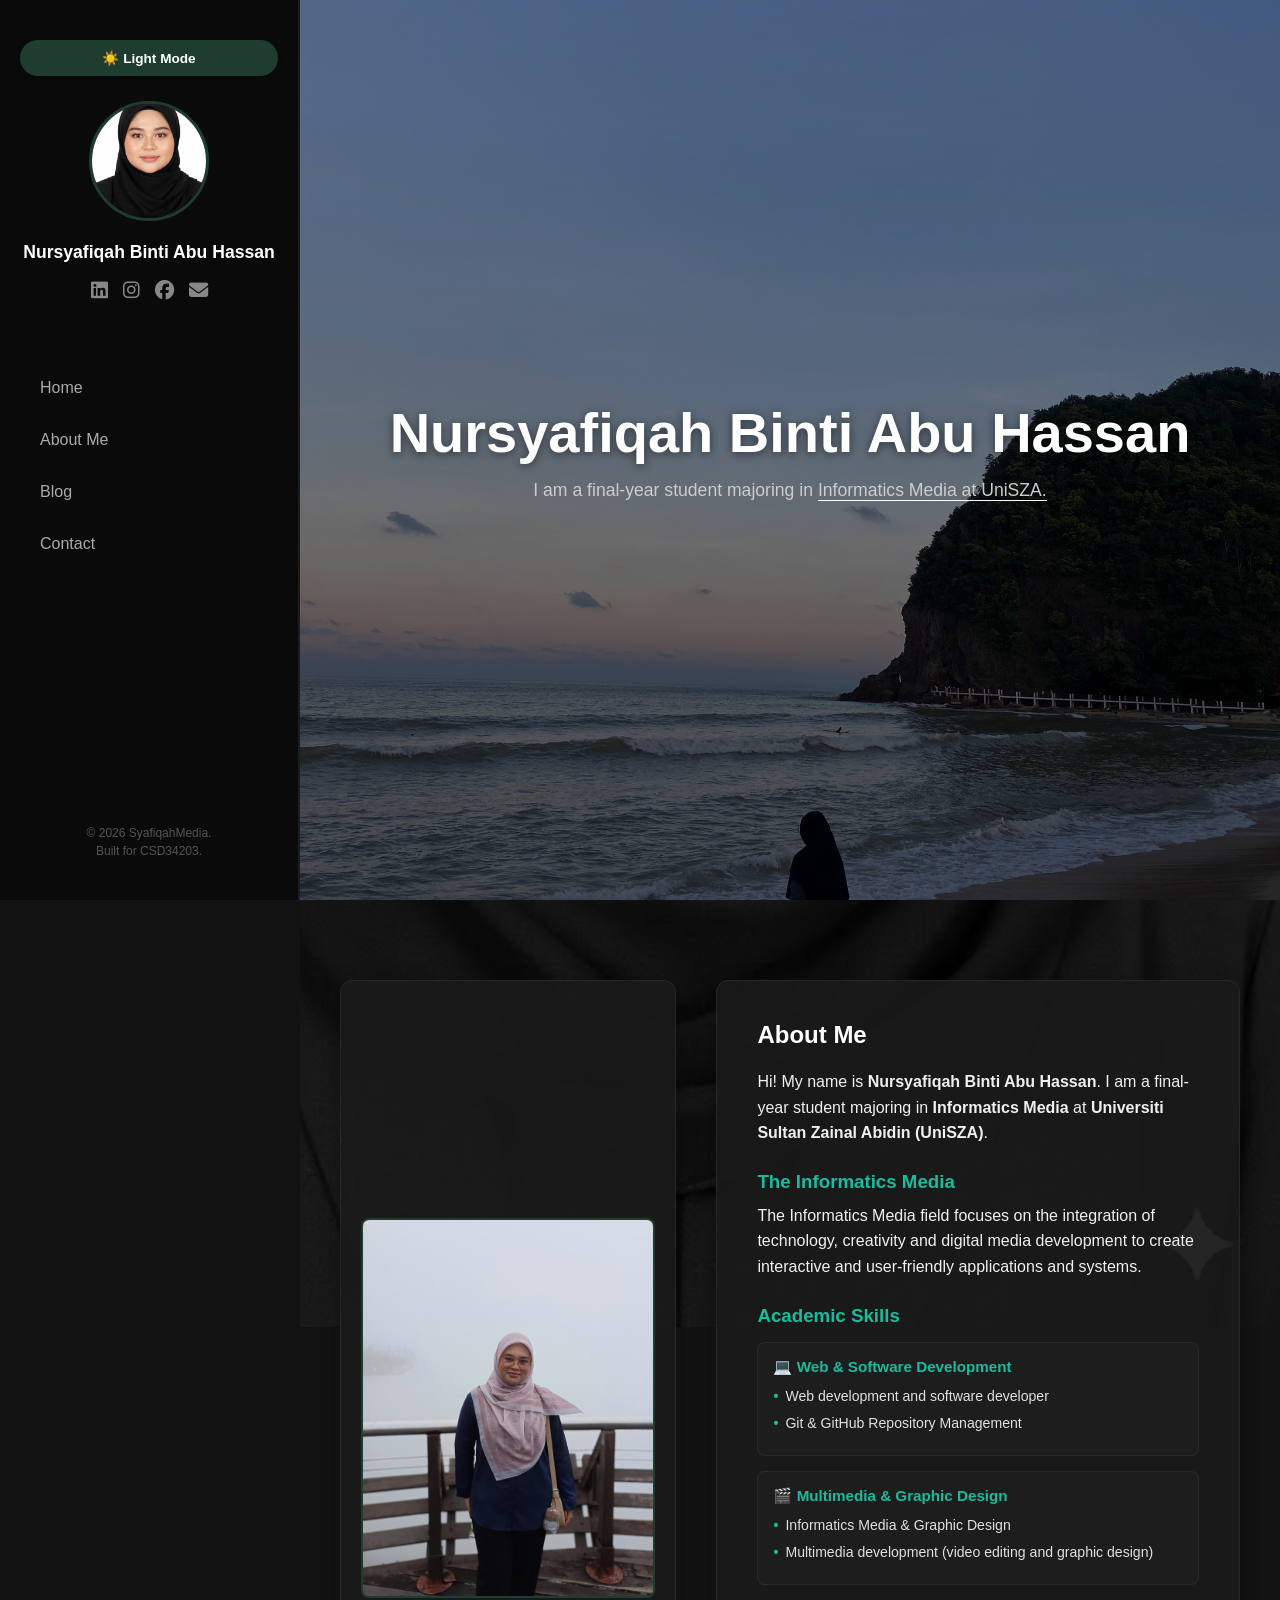
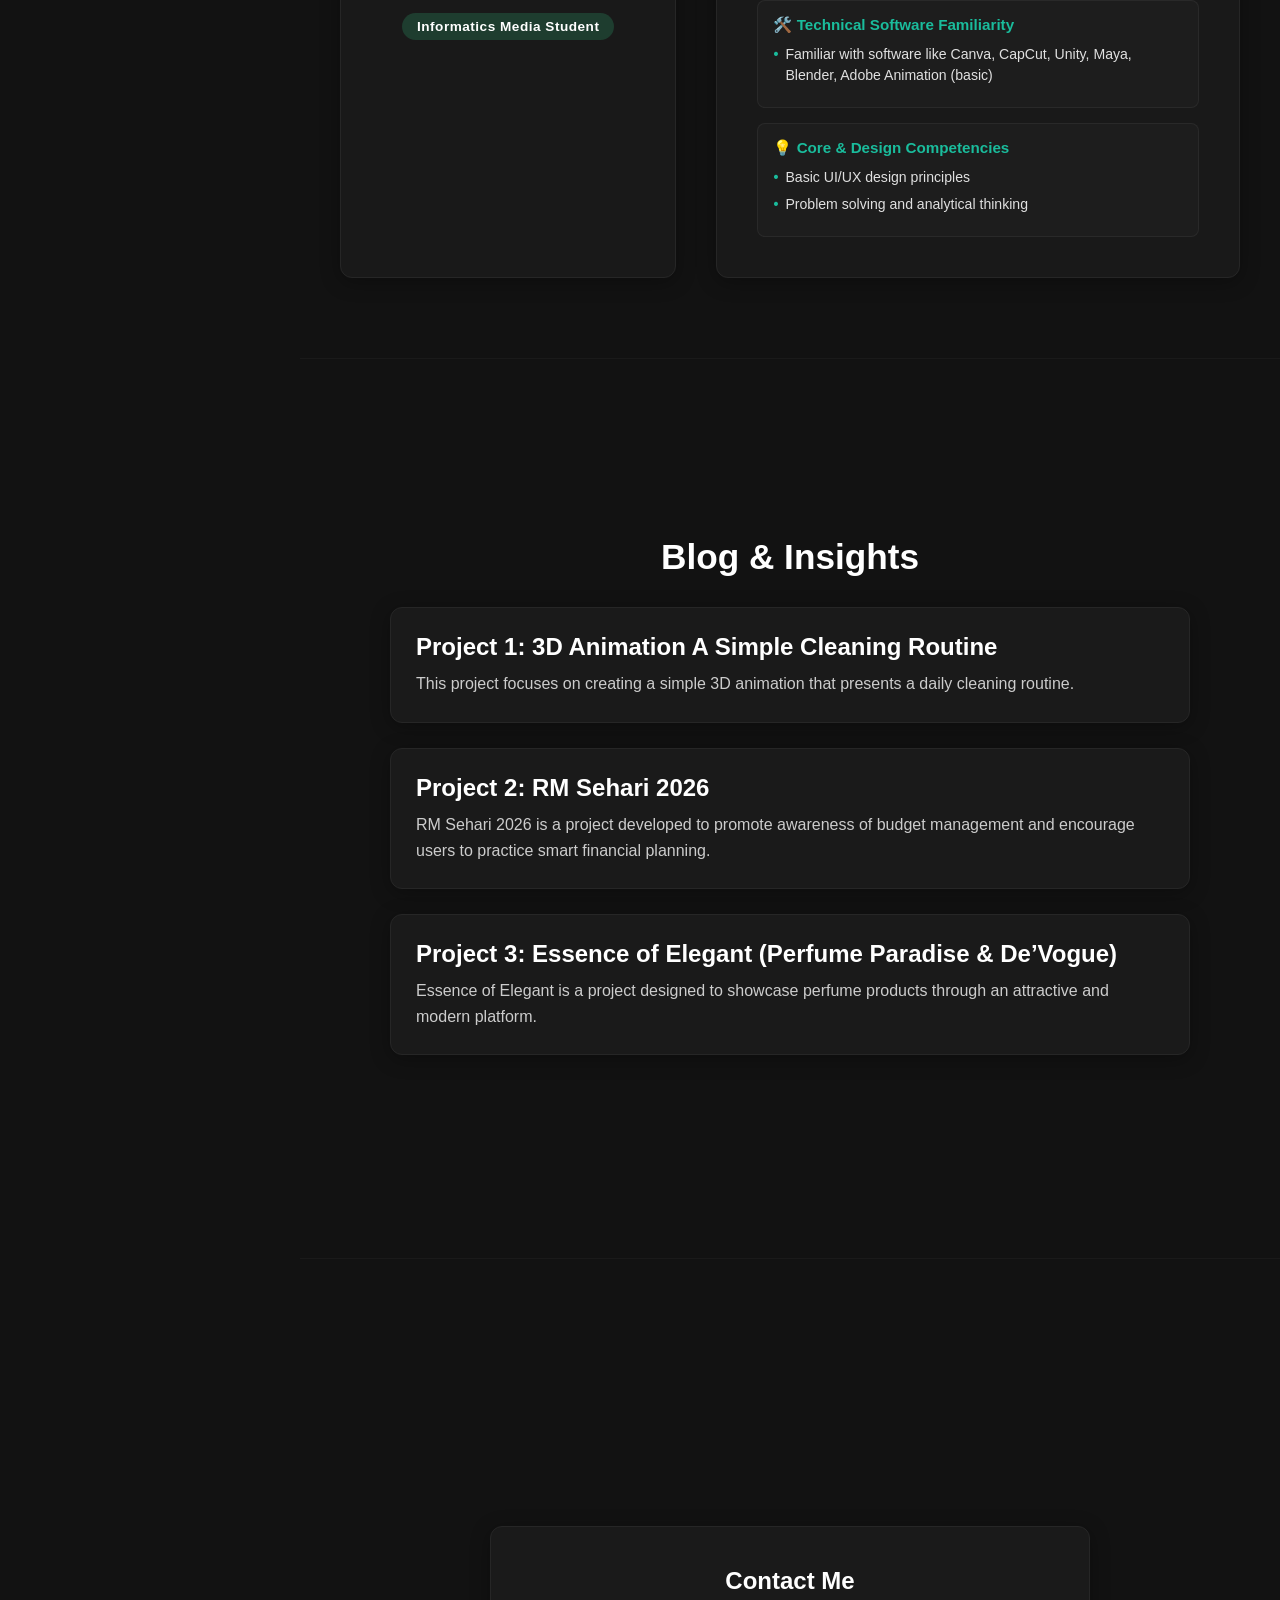
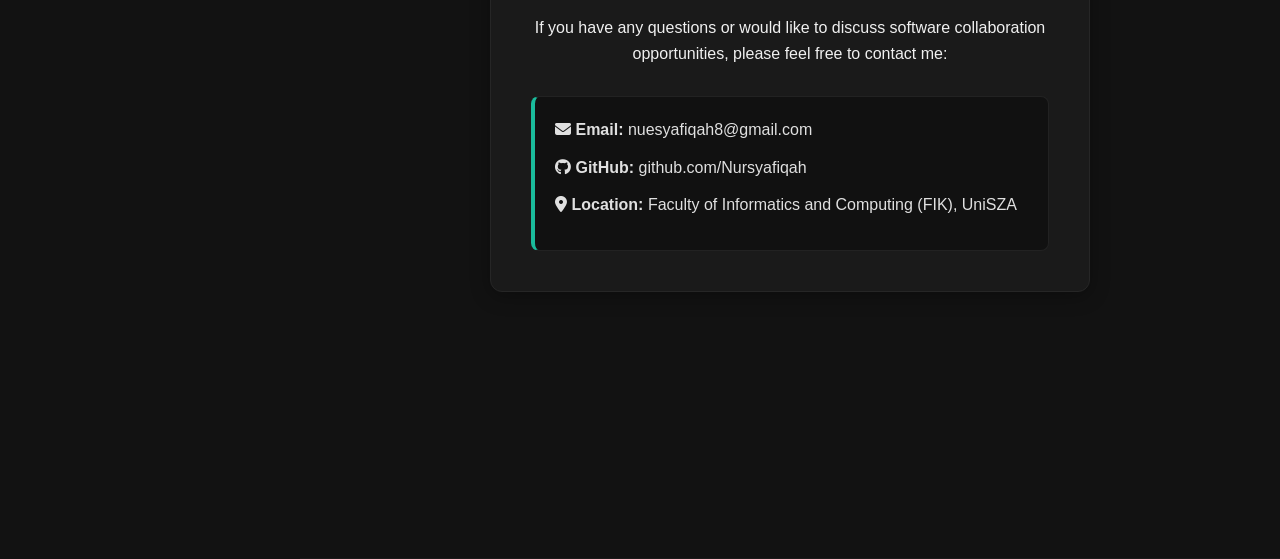
==== commit b73edb79: "update icon" ====
--- a/index.html
+++ b/index.html
@@ -4,6 +4,7 @@
     <meta charset="UTF-8">
     <meta name="viewport" content="width=device-width, initial-scale=1.0">
     <title>Nursyafiqah Binti Abu Hassan | Portfolio</title>
+    <link rel="stylesheet" href="https://cdnjs.cloudflare.com/ajax/libs/font-awesome/6.4.0/css/all.min.css">
     <link rel="stylesheet" href="style.css">
 </head>
 <body>
@@ -16,10 +17,10 @@
             <h2>Nursyafiqah Binti Abu Hassan</h2>
             
             <div class="social-icons">
-                <a href="#">in</a>
-                <a href="#">📷</a>
-                <a href="#">f</a>
-                <a href="#">✉️</a>
+                <a href="https://linkedin.com/in/yourprofile" target="_blank" title="LinkedIn"><i class="fab fa-linkedin"></i></a>
+                <a href="https://instagram.com/yourprofile" target="_blank" title="Instagram"><i class="fab fa-instagram"></i></a>
+                <a href="https://facebook.com/yourprofile" target="_blank" title="Facebook"><i class="fab fa-facebook"></i></a>
+                <a href="mailto:nuesyafiqah8@gmail.com" title="Email"><i class="fas fa-envelope"></i></a>
             </div>
         </div>
 
@@ -38,7 +39,6 @@
     </header>
 
     <main>
-        
         <section id="home" class="hero-full">
             <h1>Nursyafiqah Binti Abu Hassan</h1>
             <p>I am a final-year student majoring in <span>Informatics Media at UniSZA.</span></p>
@@ -46,7 +46,6 @@
 
         <section id="about" class="page-section about-bg-section">
             <div class="about-wrapper">
-                
                 <div class="about-image-card">
                     <img src="Imej/Syafiqah1.jpeg" alt="Nursyafiqah Biography Image" class="about-main-img">
                     <div class="about-badge">Informatics Media Student</div>
@@ -68,7 +67,6 @@
                                 <li>Git & GitHub Repository Management</li>
                             </ul>
                         </div>
-
                         <div class="skill-item">
                             <h4>🎬 Multimedia & Graphic Design</h4>
                             <ul>
@@ -76,14 +74,12 @@
                                 <li>Multimedia development (video editing and graphic design)</li>
                             </ul>
                         </div>
-
                         <div class="skill-item">
                             <h4>🛠️ Technical Software Familiarity</h4>
                             <ul>
                                 <li>Familiar with software like Canva, CapCut, Unity, Maya, Blender, Adobe Animation (basic)</li>
                             </ul>
                         </div>
-
                         <div class="skill-item">
                             <h4>💡 Core & Design Competencies</h4>
                             <ul>
@@ -92,30 +88,24 @@
                             </ul>
                         </div>
                     </div>
-                    
                 </div>
-
             </div>
         </section>
 
         <section id="blog" class="page-section">
             <div class="blog-container">
                 <h1 class="section-title">Blog & Insights</h1>
-                
                 <article class="post">
                     <h2>Project 1: 3D Animation A Simple Cleaning Routine</h2>
-                    <p>This project focuses on creating a simple 3D animation that presents a daily cleaning routine. It involves the process of designing 3D objects, character movements and animation sequences to create an interactive and realistic visual experience.</p>
+                    <p>This project focuses on creating a simple 3D animation that presents a daily cleaning routine.</p>
                 </article>
-
                 <article class="post">
                     <h2>Project 2: RM Sehari 2026</h2>
-                    <p>RM Sehari 2026 is a project developed to promote awareness of budget management and encourage users to practice smart financial planning in daily life. The project aims to provide users with an easier way to monitor and manage their daily expenses through a simple and user-friendly interface..</p>
+                    <p>RM Sehari 2026 is a project developed to promote awareness of budget management and encourage users to practice smart financial planning.</p>
                 </article>
-
                 <article class="post">
                     <h2>Project 3: Essence of Elegant (Perfume Paradise & De’Vogue)</h2>
-
-                    <p>Essence of Elegant is a project designed to showcase perfume products through an attractive and modern platform. The project focuses on creating a visually appealing design and improving user experience while presenting product information in a more organized way.</p>
+                    <p>Essence of Elegant is a project designed to showcase perfume products through an attractive and modern platform.</p>
                 </article>
             </div>
         </section>
@@ -123,16 +113,14 @@
         <section id="contact" class="page-section" style="display: flex; align-items: center;">
             <div class="content-card" style="text-align: center; width: 100%; max-width: 600px;">
                 <h1>Contact Me</h1>
-                <p style="color: #666; margin-bottom: 30px;">If you have any questions or would like to discuss software collaboration opportunities, please feel free to contact me:</p>
-                
+                <p style="margin-bottom: 30px;">If you have any questions or would like to discuss software collaboration opportunities, please feel free to contact me:</p>
                 <div class="contact-box">
-                    <p>📧 <strong>Email:</strong> nuesyafiqah8@gmail.com</p>
-                    <p>🌐 <strong>GitHub:</strong> github.com/Nursyafiqah</p>
-                    <p>📍 <strong>Location:</strong> Faculty of Informatics and Computing (FIK), UniSZA</p>
+                    <p><i class="fas fa-envelope"></i> <strong>Email:</strong> nuesyafiqah8@gmail.com</p>
+                    <p><i class="fab fa-github"></i> <strong>GitHub:</strong> github.com/Nursyafiqah</p>
+                    <p><i class="fas fa-map-marker-alt"></i> <strong>Location:</strong> Faculty of Informatics and Computing (FIK), UniSZA</p>
                 </div>
             </div>
         </section>
-
     </main>
 
     <script>
@@ -140,17 +128,9 @@
         const body = document.body;
 
         themeToggle.addEventListener('click', () => {
-            // Toggle the 'light-theme' class on the body tag
             body.classList.toggle('light-theme');
-            
-            // Switch the button text based on the active theme
-            if (body.classList.contains('light-theme')) {
-                themeToggle.innerText = '🌙 Dark Mode';
-            } else {
-                themeToggle.innerText = '☀️ Light Mode';
-            }
+            themeToggle.innerText = body.classList.contains('light-theme') ? '🌙 Dark Mode' : '☀️ Light Mode';
         });
     </script>
-
 </body>
 </html>
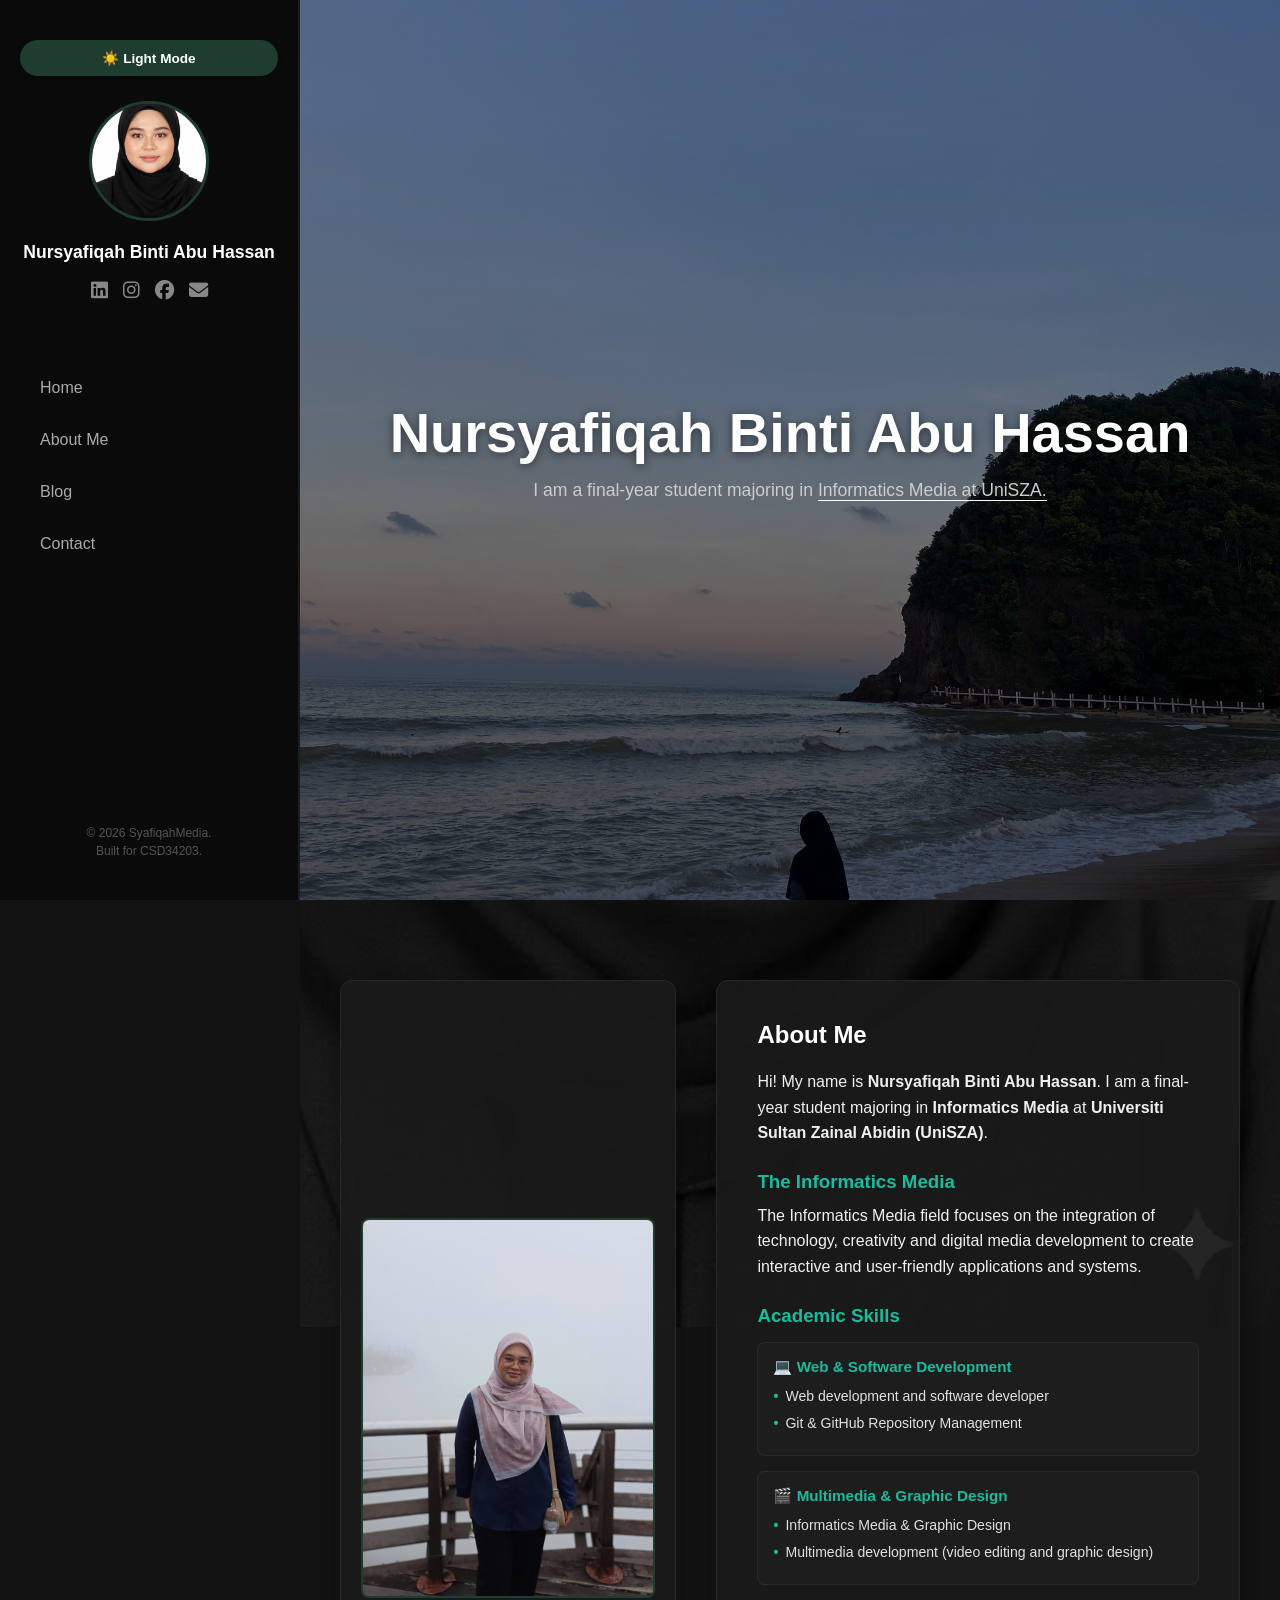
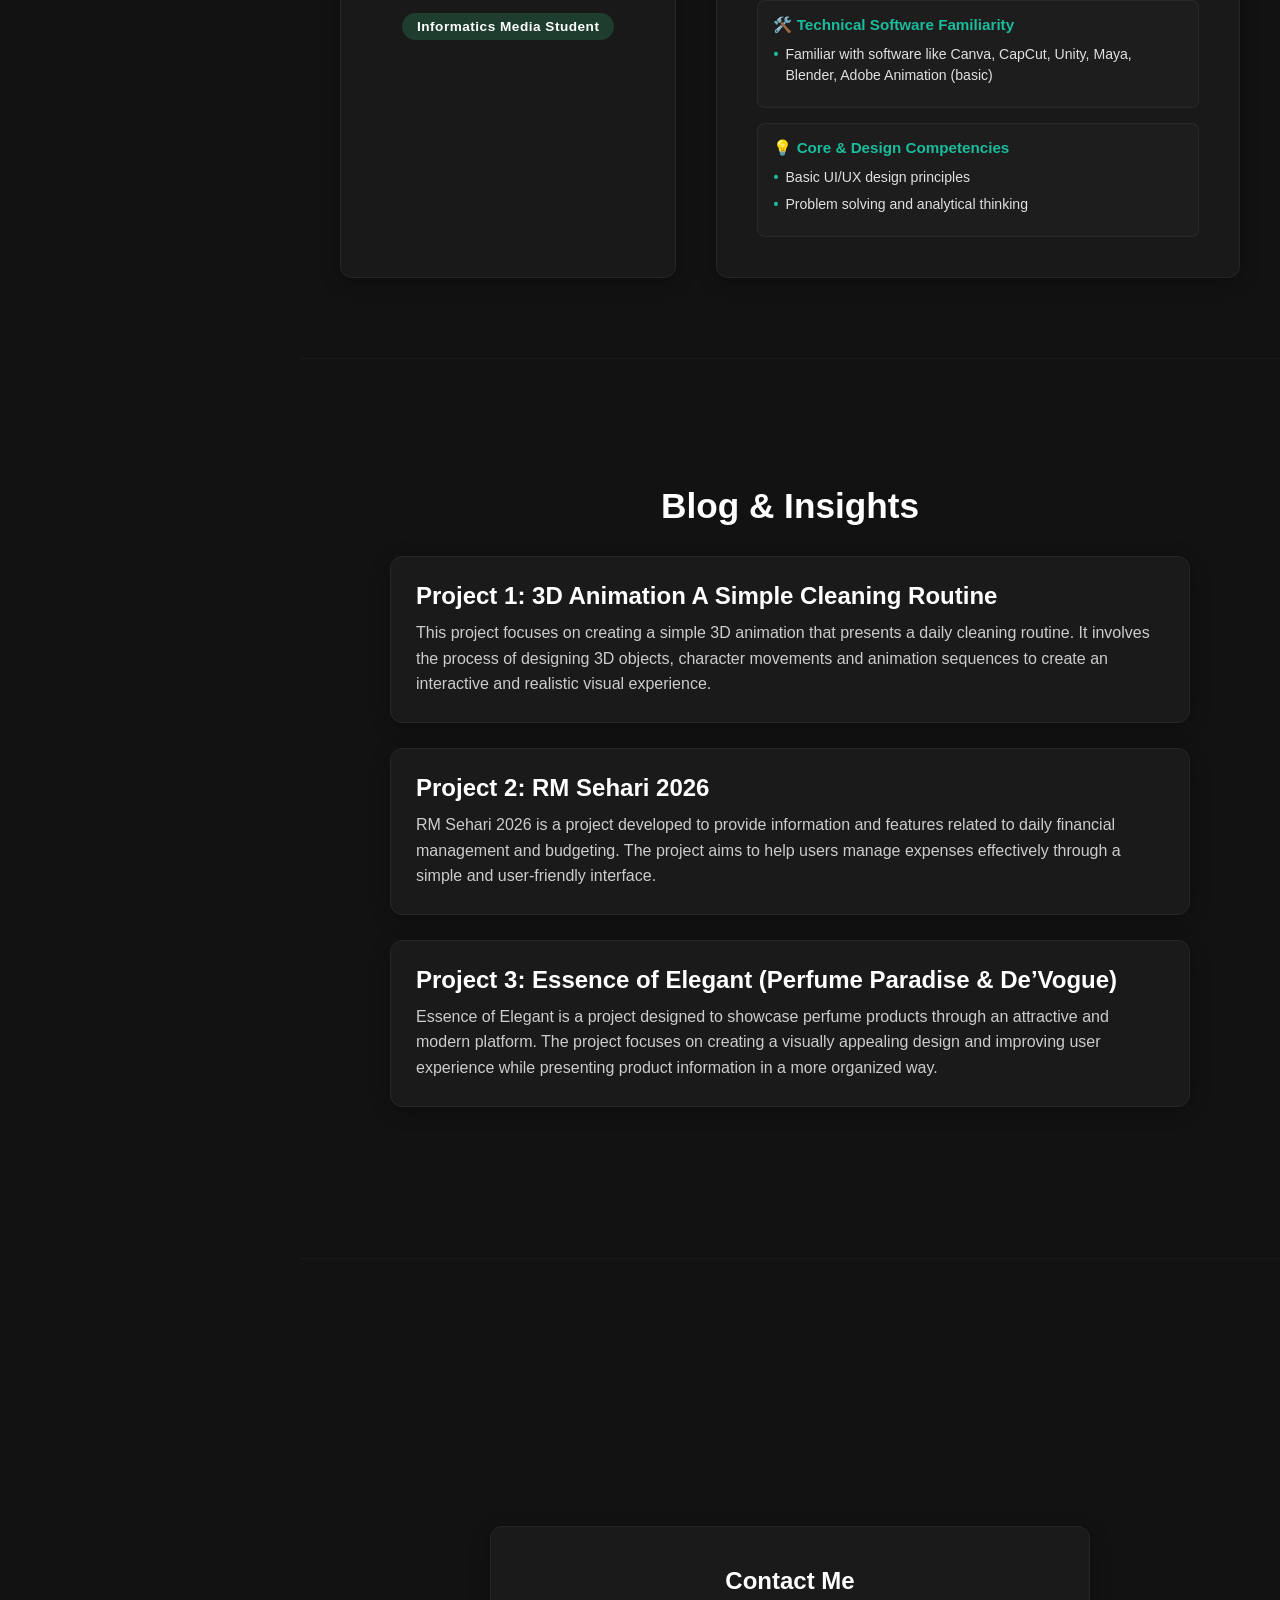
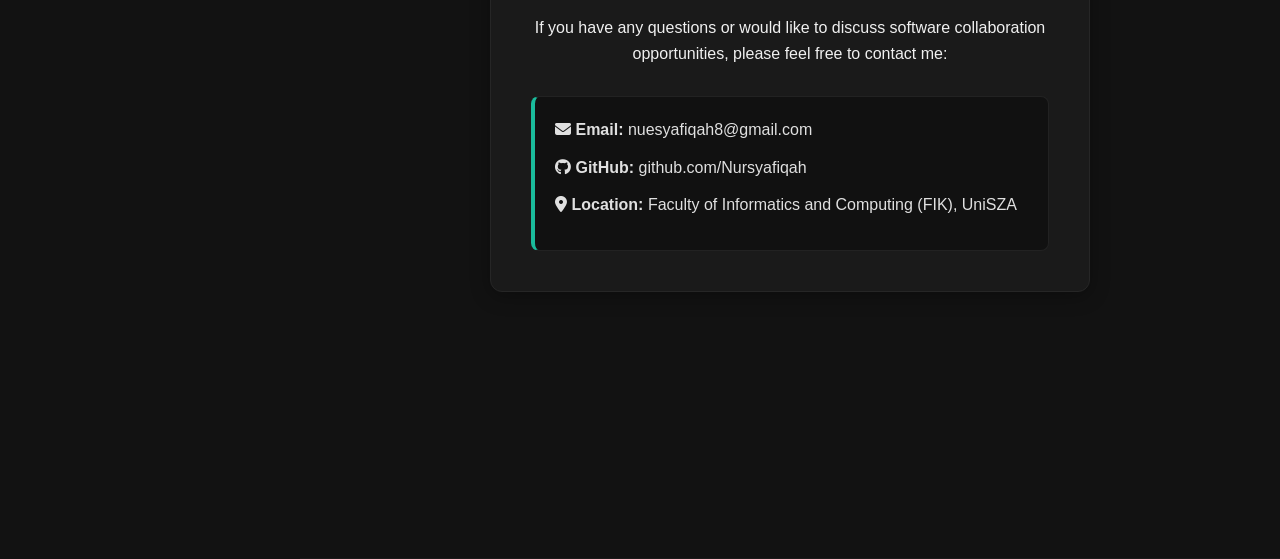
==== commit bc431fab: "update the part blog" ====
--- a/index.html
+++ b/index.html
@@ -97,15 +97,15 @@
                 <h1 class="section-title">Blog & Insights</h1>
                 <article class="post">
                     <h2>Project 1: 3D Animation A Simple Cleaning Routine</h2>
-                    <p>This project focuses on creating a simple 3D animation that presents a daily cleaning routine.</p>
+                    <p>This project focuses on creating a simple 3D animation that presents a daily cleaning routine. It involves the process of designing 3D objects, character movements and animation sequences to create an interactive and realistic visual experience.</p>
                 </article>
                 <article class="post">
                     <h2>Project 2: RM Sehari 2026</h2>
-                    <p>RM Sehari 2026 is a project developed to promote awareness of budget management and encourage users to practice smart financial planning.</p>
+                    <p>RM Sehari 2026 is a project developed to provide information and features related to daily financial management and budgeting. The project aims to help users manage expenses effectively through a simple and user-friendly interface.</p>
                 </article>
                 <article class="post">
                     <h2>Project 3: Essence of Elegant (Perfume Paradise & De’Vogue)</h2>
-                    <p>Essence of Elegant is a project designed to showcase perfume products through an attractive and modern platform.</p>
+                    <p>Essence of Elegant is a project designed to showcase perfume products through an attractive and modern platform. The project focuses on creating a visually appealing design and improving user experience while presenting product information in a more organized way.</p>
                 </article>
             </div>
         </section>
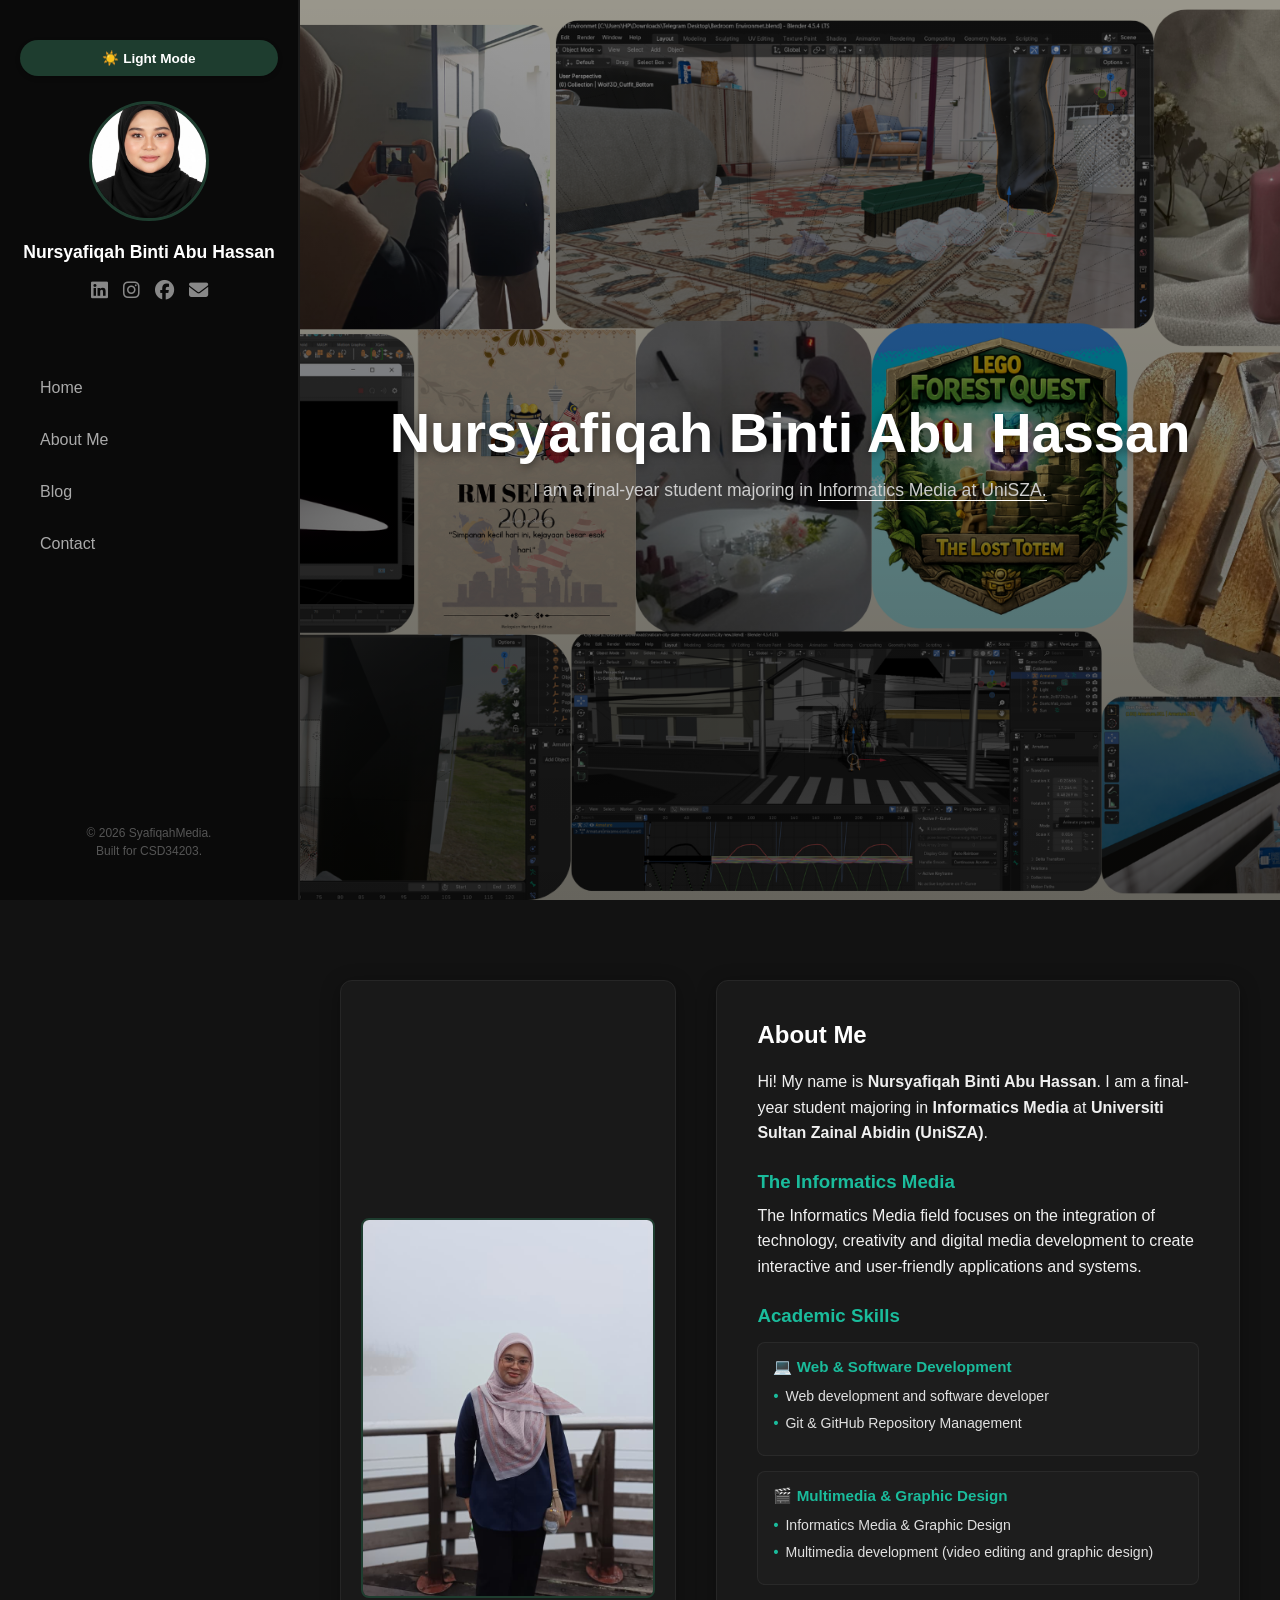
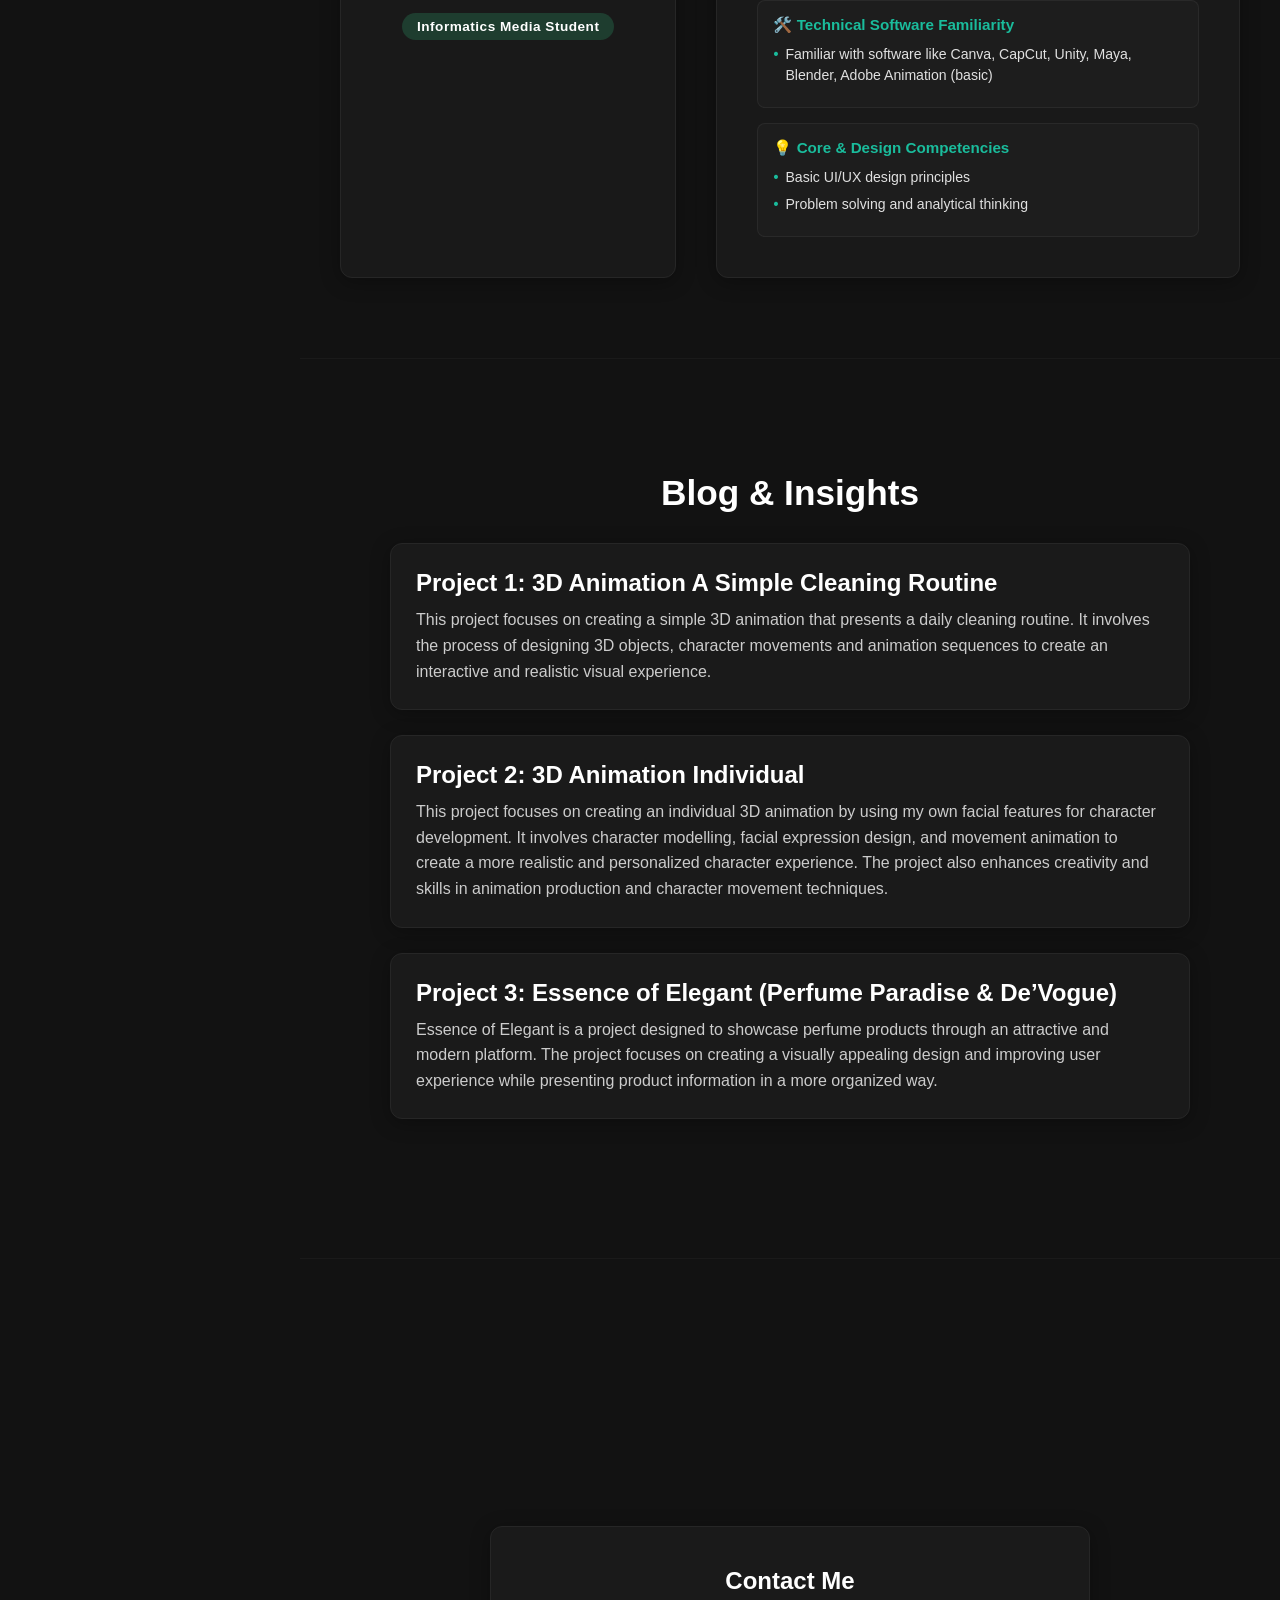
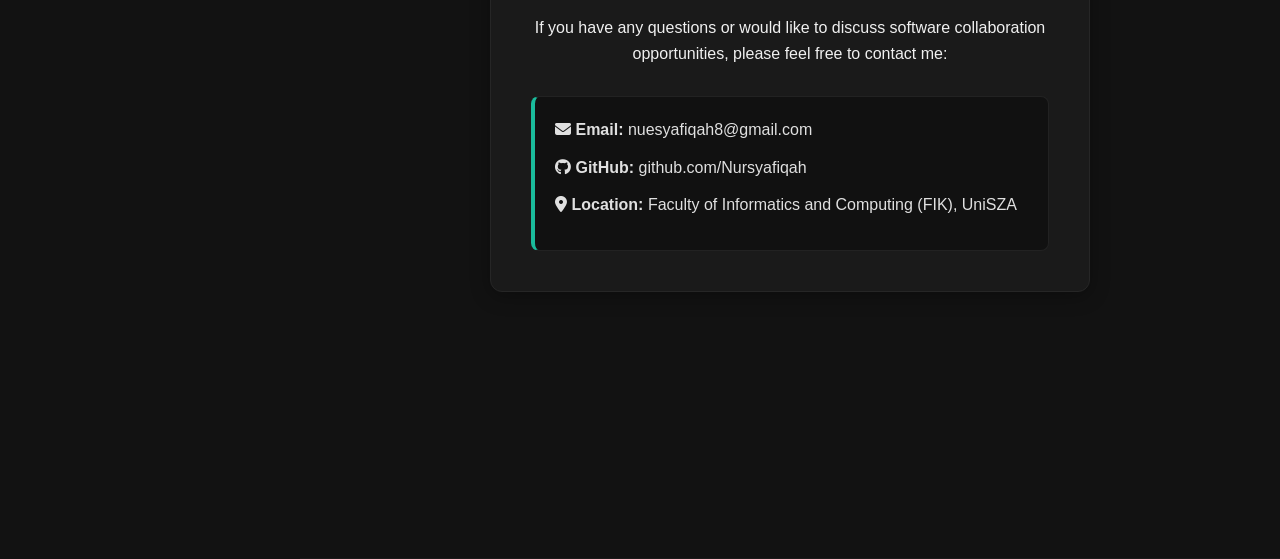
==== commit 2a86504e: "update to blog" ====
--- a/index.html
+++ b/index.html
@@ -100,8 +100,8 @@
                     <p>This project focuses on creating a simple 3D animation that presents a daily cleaning routine. It involves the process of designing 3D objects, character movements and animation sequences to create an interactive and realistic visual experience.</p>
                 </article>
                 <article class="post">
-                    <h2>Project 2: RM Sehari 2026</h2>
-                    <p>RM Sehari 2026 is a project developed to provide information and features related to daily financial management and budgeting. The project aims to help users manage expenses effectively through a simple and user-friendly interface.</p>
+                    <h2>Project 2: 3D Animation Individual</h2>
+                    <p>This project focuses on creating an individual 3D animation by using my own facial features for character development. It involves character modelling, facial expression design, and movement animation to create a more realistic and personalized character experience. The project also enhances creativity and skills in animation production and character movement techniques.</p>
                 </article>
                 <article class="post">
                     <h2>Project 3: Essence of Elegant (Perfume Paradise & De’Vogue)</h2>
--- a/style.css
+++ b/style.css
@@ -153,7 +153,7 @@
     height: 100vh;
     /* UPDATE: Local background image path using Imej folder */
     background: linear-gradient(rgba(0, 0, 0, 0.4), rgba(0, 0, 0, 0.6)), 
-                url('Imej/Latar.jpeg') no-repeat center center/cover;
+                url('Imej/Latar3.png') no-repeat center center/cover;
     display: flex;
     flex-direction: column;
     justify-content: center;
@@ -183,10 +183,8 @@
    ABOUT ME TWO-COLUMN LAYOUT WITH BACKGROUND
    ------------------------------------------ */
 .about-bg-section {
-    /* KEMAS KINI: Menyelaraskan nama fail latar belakang kepada Syafiqah.jpg yang sedia ada */
-    background: linear-gradient(rgba(18, 18, 18, 0.88), rgba(18, 18, 18, 0.88)), 
-                url('Imej/Syafiqah.jpg') no-repeat center center/cover;
-    background-attachment: fixed; /* Menghasilkan kesan parallax yang menarik sewaktu skrol */
+    background-color: #121212; /* Tukar kepada warna hitam solid */
+    background-attachment: scroll;
     transition: background 0.3s ease;
 }
 
@@ -439,9 +437,8 @@
 }
 
 body.light-theme .about-bg-section {
-    /* KEMAS KINI MOD CERAH: Menggunakan Syafiqah.jpg yang dilaraskan kecerahannya */
-    background: linear-gradient(rgba(255, 255, 255, 0.88), rgba(255, 255, 255, 0.88)), 
-                url('Imej/Syafiqah.jpg') no-repeat center center/cover;
+   /* Menukar background kepada putih solid */
+    background-color: #ffffff;
 }
 
 body.light-theme header.sidebar {
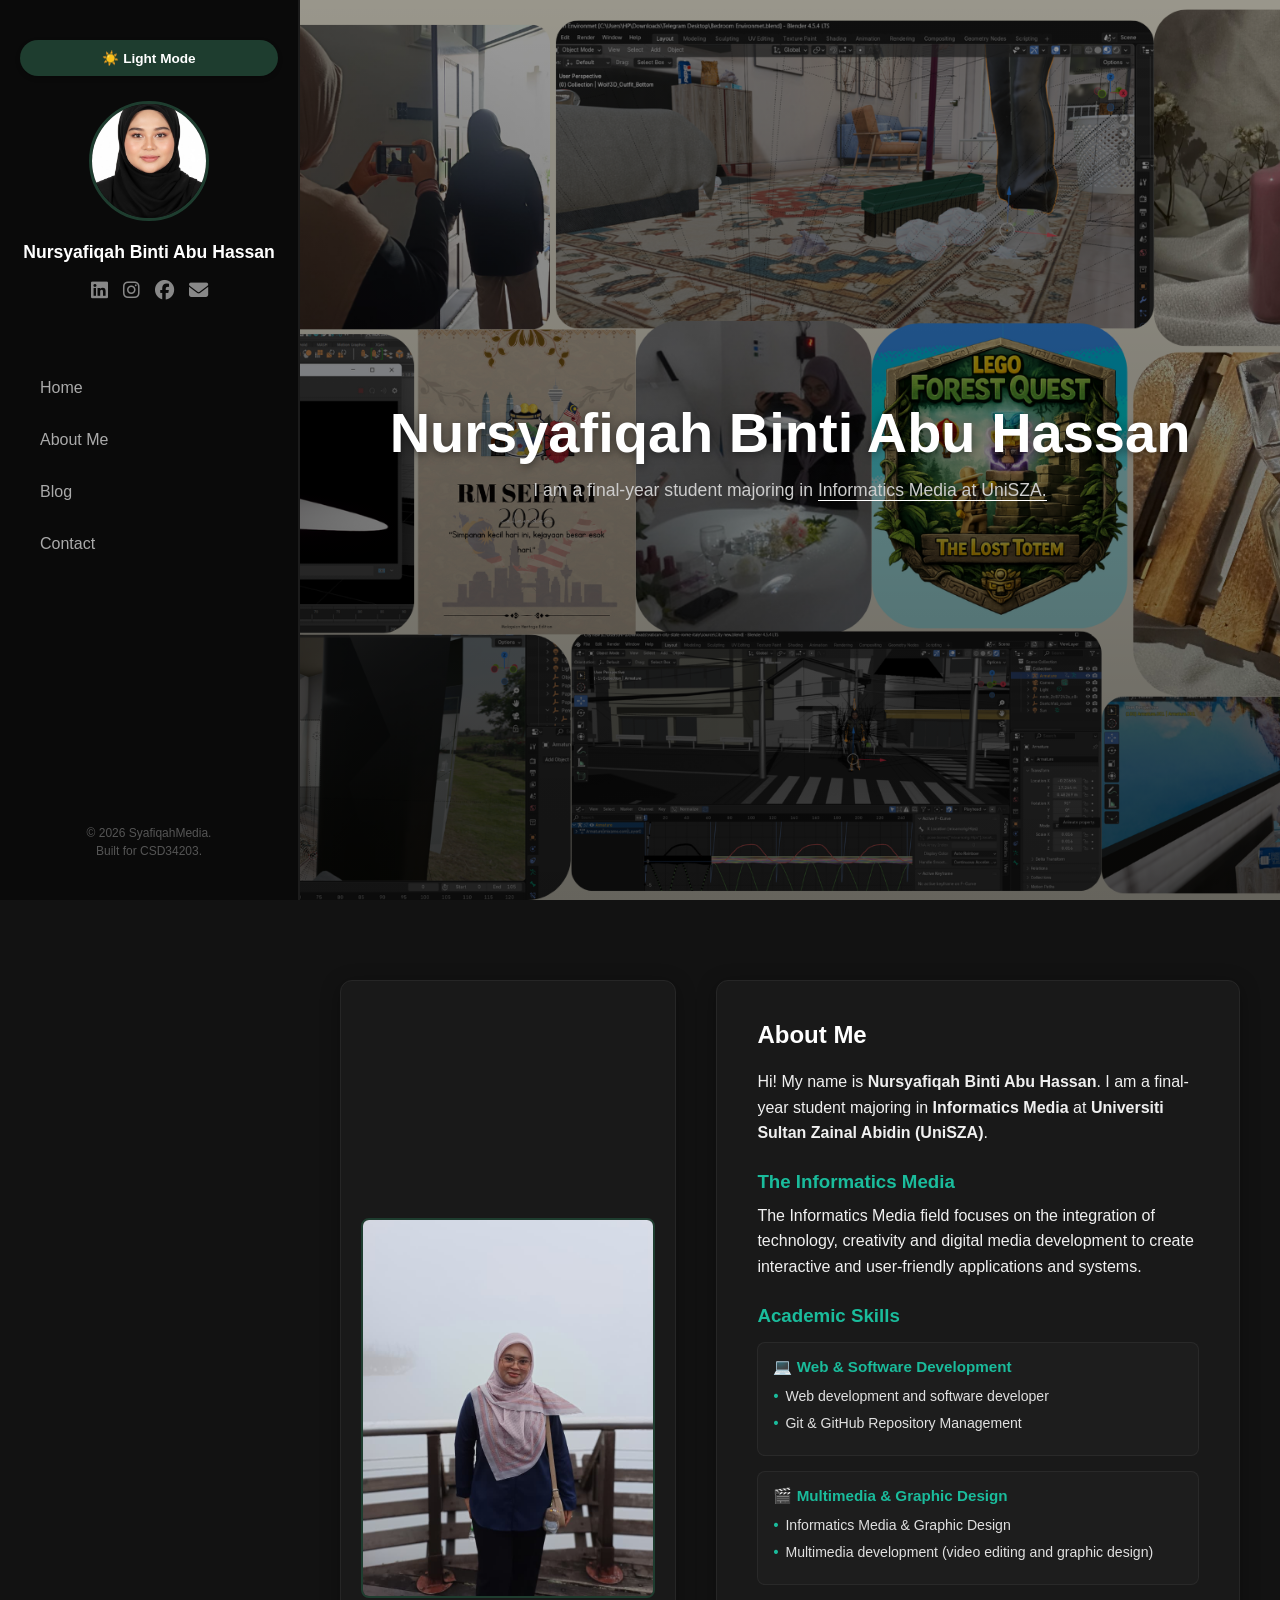
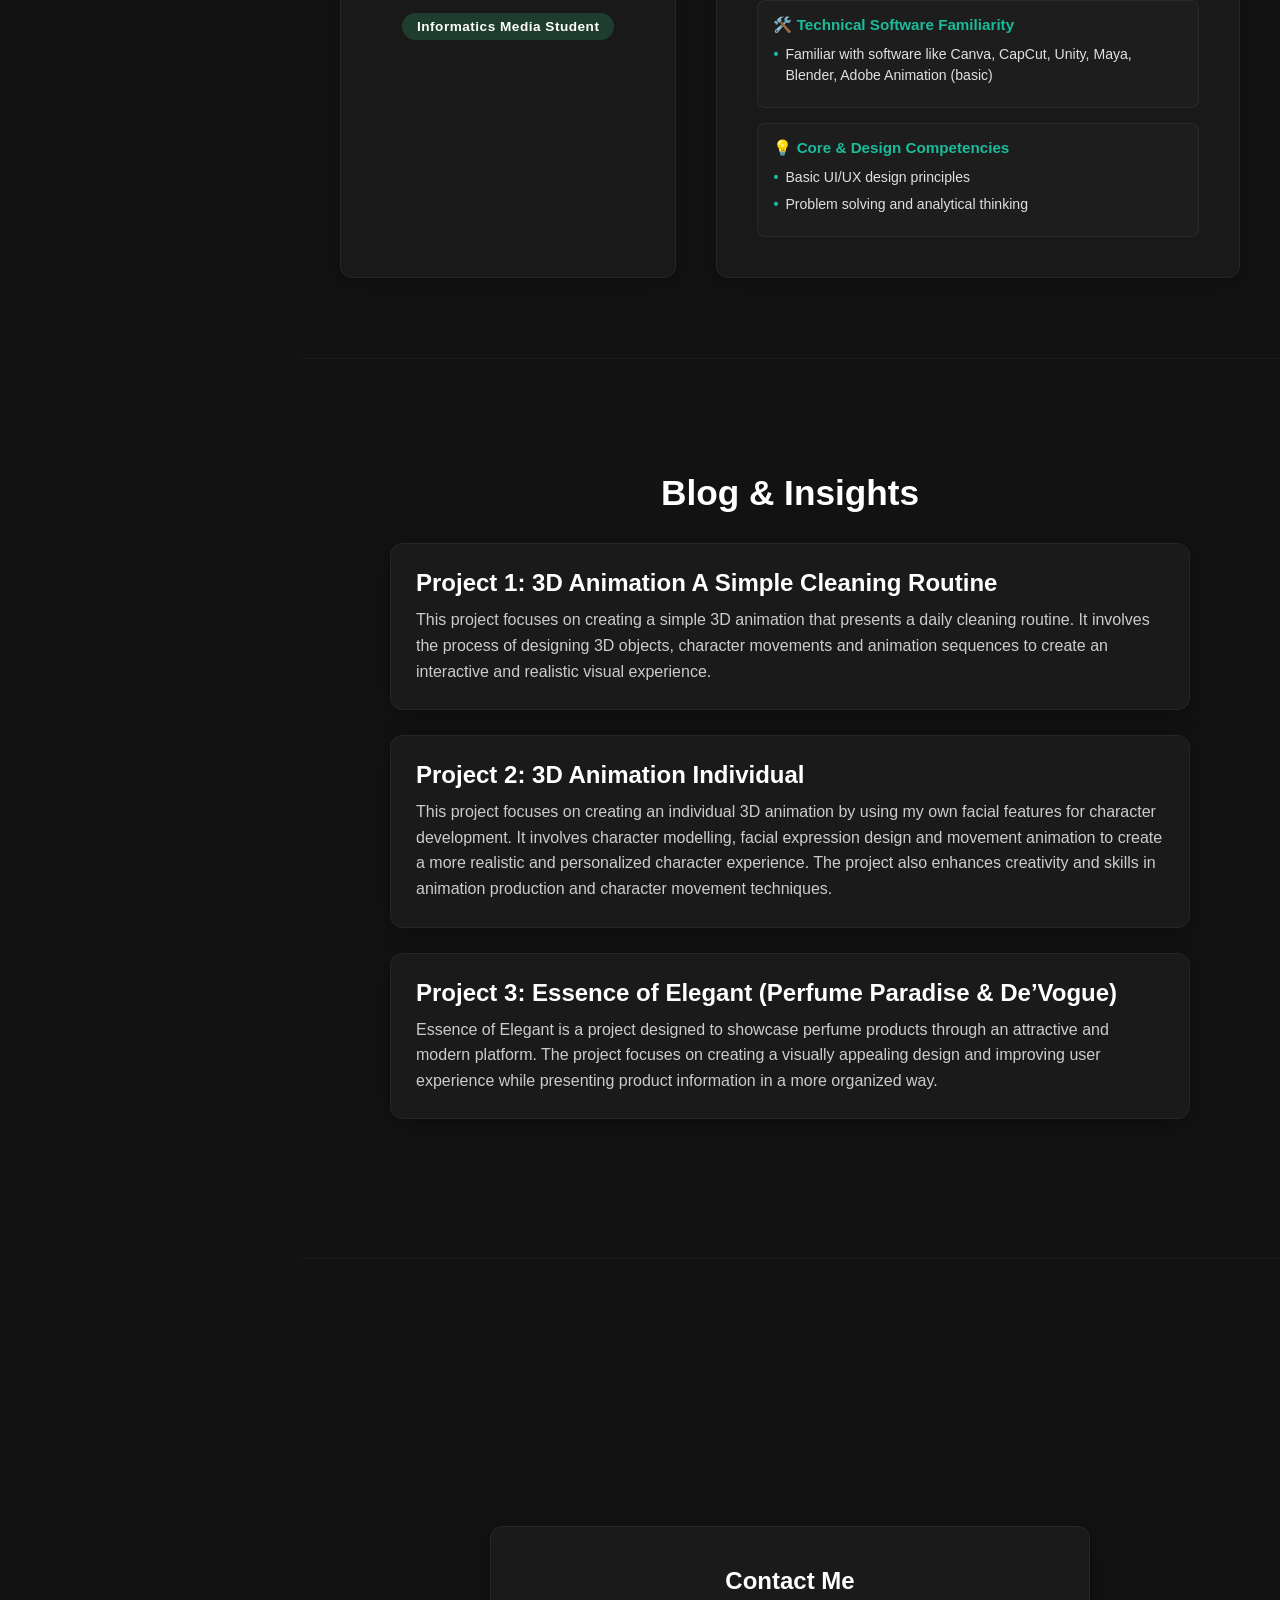
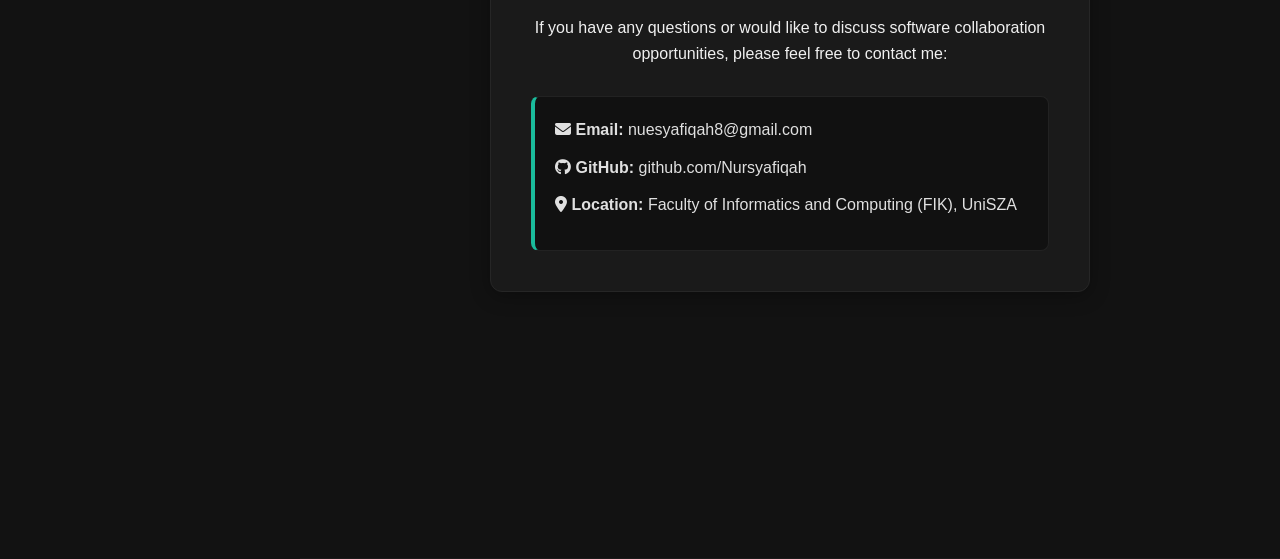
==== commit 0db6f5ea: "update to blog" ====
--- a/index.html
+++ b/index.html
@@ -101,7 +101,7 @@
                 </article>
                 <article class="post">
                     <h2>Project 2: 3D Animation Individual</h2>
-                    <p>This project focuses on creating an individual 3D animation by using my own facial features for character development. It involves character modelling, facial expression design, and movement animation to create a more realistic and personalized character experience. The project also enhances creativity and skills in animation production and character movement techniques.</p>
+                    <p>This project focuses on creating an individual 3D animation by using my own facial features for character development. It involves character modelling, facial expression design and movement animation to create a more realistic and personalized character experience. The project also enhances creativity and skills in animation production and character movement techniques.</p>
                 </article>
                 <article class="post">
                     <h2>Project 3: Essence of Elegant (Perfume Paradise & De’Vogue)</h2>
